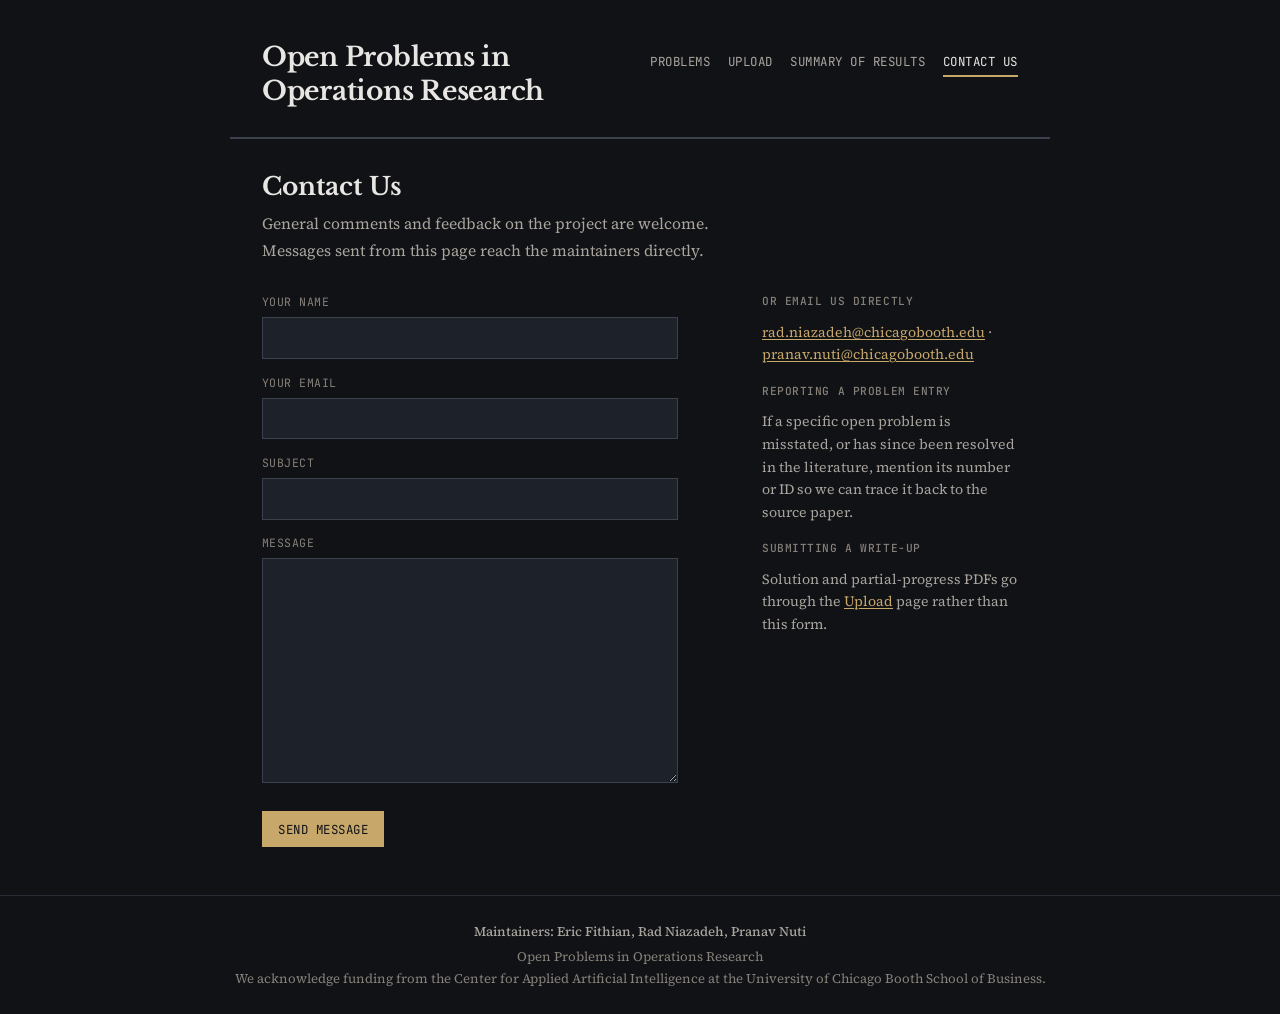
==== contact.html @ 185812a7 "Add a results summary page and a contact page. The site listed individual problems but never said wh" ====
<!DOCTYPE html>
<html lang="en">
<head>
  <meta charset="UTF-8">
  <meta name="viewport" content="width=device-width, initial-scale=1.0">
  <title>Contact Us · Open Problems in Operations Research</title>
  <link rel="stylesheet" href="css/style.css">
</head>
<body>
  <header class="site-header">
    <div class="site-header-row">
      <h1 class="site-title"><a href="index.html">Open Problems in Operations Research</a></h1>
      <nav class="site-nav" aria-label="Primary">
        <a href="index.html" class="site-nav-link">Problems</a>
        <a href="upload.html" class="site-nav-link">Upload</a>
        <a href="summary.html" class="site-nav-link">Summary of Results</a>
        <a href="contact.html" class="site-nav-link" aria-current="page">Contact Us</a>
      </nav>
    </div>
  </header>

  <main>
    <div class="page-header">
      <h2 class="page-title">Contact Us</h2>
      <p class="page-lede">
        General comments and feedback on the project are welcome. Messages sent from
        this page reach the maintainers directly.
      </p>
    </div>

    <div class="contact-layout">
      <div class="contact-form-col">
        <form id="contact-form" class="upload-form" novalidate>
          <div class="upload-field">
            <label for="contact-name">Your name</label>
            <input id="contact-name" name="name" type="text" autocomplete="name" required>
          </div>
          <div class="upload-field">
            <label for="contact-email">Your email</label>
            <input id="contact-email" name="email" type="email" autocomplete="email" required>
          </div>
          <div class="upload-field">
            <label for="contact-subject">Subject</label>
            <input id="contact-subject" name="user_subject" type="text">
          </div>
          <div class="upload-field contact-field">
            <label for="contact-message">Message</label>
            <textarea id="contact-message" name="message" rows="8" required></textarea>
          </div>

          <!-- Honeypot: bots fill this in, humans never see it. -->
          <input type="checkbox" name="botcheck" tabindex="-1" autocomplete="off" style="display: none;">

          <div class="upload-actions">
            <button type="submit" class="upload-btn" id="contact-submit">Send message</button>
          </div>
          <p id="contact-result" class="contact-result" role="status" aria-live="polite" hidden></p>
        </form>
      </div>

      <aside class="contact-aside">
        <h3 class="contact-aside-title">Or email us directly</h3>
        <p id="contact-direct-emails"></p>
        <h3 class="contact-aside-title">Reporting a problem entry</h3>
        <p>
          If a specific open problem is misstated, or has since been resolved in the
          literature, mention its number or ID so we can trace it back to the source
          paper.
        </p>
        <h3 class="contact-aside-title">Submitting a write-up</h3>
        <p>
          Solution and partial-progress PDFs go through the
          <a href="upload.html">Upload</a> page rather than this form.
        </p>
      </aside>
    </div>
  </main>

  <footer class="site-footer">
    <div class="footer-content">
      <div class="footer-maintainers">Maintainers: Eric Fithian, Rad Niazadeh, Pranav Nuti</div>
      <div>Open Problems in Operations Research</div>
      <div>We acknowledge funding from the Center for Applied Artificial Intelligence at the University of Chicago Booth School of Business.</div>
    </div>
  </footer>

  <script src="js/site-config.js"></script>
  <script src="js/contact.js"></script>
</body>
</html>
---- css/style.css ----
@import url('https://fonts.googleapis.com/css2?family=Libre+Baskerville:ital,wght@0,400;0,700;1,400&family=Source+Serif+4:ital,opsz,wght@0,8..60,400;0,8..60,500;0,8..60,600;1,8..60,400&family=JetBrains+Mono:wght@400;500&display=swap');

:root {
  color-scheme: dark;
  --color-bg: #101216;
  --color-surface: #171a20;
  --color-surface-raised: #1d212a;
  --color-text: #e8e6e2;
  --color-text-secondary: #a9a59e;
  --color-text-muted: #868079;
  --color-accent: #c8a86a;
  --color-accent-hover: #e0c48c;
  --color-accent-light: rgba(200, 168, 106, 0.12);
  --color-rule: #262a32;
  --color-rule-heavy: #3b414d;

  /* Muted semantic tones, tinted against the dark ground rather than pastel fills. */
  --tone-positive: #8faf8f;
  --tone-positive-bg: rgba(143, 175, 143, 0.1);
  --tone-positive-border: rgba(143, 175, 143, 0.3);
  --tone-caution: #cf9a5c;
  --tone-caution-bg: rgba(207, 154, 92, 0.1);
  --tone-caution-border: rgba(207, 154, 92, 0.3);
  --tone-info: #8aa9cc;
  --tone-info-bg: rgba(138, 169, 204, 0.1);
  --tone-info-border: rgba(138, 169, 204, 0.3);
  --tone-teal: #7fb0a4;
  --tone-teal-bg: rgba(127, 176, 164, 0.1);
  --tone-teal-border: rgba(127, 176, 164, 0.3);
  --tone-clay: #c88c76;
  --tone-clay-bg: rgba(200, 140, 118, 0.1);
  --tone-clay-border: rgba(200, 140, 118, 0.3);

  --font-display: 'Libre Baskerville', Georgia, serif;
  --font-body: 'Source Serif 4', 'Charter', Georgia, serif;
  --font-mono: 'JetBrains Mono', 'Consolas', monospace;
  --content-width: 820px;
}

* {
  box-sizing: border-box;
}

body {
  margin: 0;
  padding: 0;
  font-family: var(--font-body);
  font-size: 17px;
  color: var(--color-text);
  background: var(--color-bg);
  line-height: 1.7;
  min-height: 100vh;
  display: flex;
  flex-direction: column;
  -webkit-font-smoothing: antialiased;
}

a {
  color: var(--color-accent);
  text-decoration-thickness: 1px;
  text-underline-offset: 2px;
}
a:hover {
  color: var(--color-accent-hover);
}

.site-header {
  padding: 2.5rem 2rem 1.8rem;
  max-width: var(--content-width);
  margin: 0 auto;
  width: 100%;
  border-bottom: 2px solid var(--color-rule-heavy);
}

.site-header-row {
  display: flex;
  align-items: baseline;
  justify-content: space-between;
  gap: 1.25rem;
  flex-wrap: wrap;
}

.site-title {
  font-family: var(--font-display);
  font-size: 1.65rem;
  font-weight: 700;
  margin: 0;
  color: var(--color-text);
  letter-spacing: -0.01em;
  line-height: 1.3;
  flex: 1 1 14rem;
}

.site-title a {
  color: inherit;
  text-decoration: none;
}
.site-title a:hover {
  color: var(--color-accent);
}

.site-nav {
  display: flex;
  align-items: center;
  gap: 0.35rem 1.1rem;
  flex-wrap: wrap;
}

.site-nav-link {
  font-family: var(--font-mono);
  font-size: 0.78rem;
  letter-spacing: 0.04em;
  text-transform: uppercase;
  text-decoration: none;
  color: var(--color-text-secondary);
  padding-bottom: 0.15rem;
  border-bottom: 2px solid transparent;
}

.site-nav-link:hover {
  color: var(--color-accent);
}

.site-nav-link[aria-current="page"] {
  color: var(--color-text);
  border-bottom-color: var(--color-accent);
}

main {
  flex: 1;
  max-width: var(--content-width);
  margin: 0 auto;
  padding: 2rem 2rem 3rem;
  width: 100%;
}

/* Banners */
.wip-warning {
  font-family: var(--font-mono);
  font-size: 0.8rem;
  font-weight: 500;
  letter-spacing: 0.04em;
  text-transform: uppercase;
  color: var(--tone-caution) !important;
  background: var(--tone-caution-bg) !important;
  border: 1px solid var(--tone-caution-border) !important;
  border-left: 4px solid var(--tone-caution) !important;
  border-radius: 0 !important;
  padding: 0.7rem 1.2rem !important;
  margin-bottom: 2rem;
}

.unverified-banner {
  font-size: 0.9rem;
  color: var(--color-text-secondary);
  background: var(--tone-info-bg);
  border: 1px solid var(--tone-info-border);
  border-left: 4px solid var(--tone-info);
  padding: 0.8rem 1.2rem;
  margin-bottom: 2rem;
  line-height: 1.6;
}
.unverified-banner strong {
  font-weight: 600;
  color: var(--color-text);
}
.unverified-banner a {
  color: var(--tone-info);
  font-weight: 600;
}

.prompt-banner {
  font-size: 0.9rem;
  color: var(--color-text-secondary);
  background: var(--tone-positive-bg);
  border: 1px solid var(--tone-positive-border);
  border-left: 4px solid var(--tone-positive);
  padding: 0.8rem 1.2rem;
  margin-bottom: 2rem;
  line-height: 1.6;
}
.prompt-banner a {
  color: var(--tone-positive);
  font-weight: 600;
}

/* Problem list (home page) */
.problem-list {
  list-style: none;
  padding: 0;
  margin: 0;
}

.problem-card {
  position: relative;
  display: flex;
  align-items: baseline;
  gap: 0.75rem;
  padding: 1.2rem 0;
  border-bottom: 1px solid var(--color-rule);
}
.problem-card:first-child {
  padding-top: 0;
}
.problem-card:last-child {
  border-bottom: none;
}

.problem-card-empty {
  display: block;
  color: var(--color-text-muted);
  font-style: italic;
}

.problem-card-link {
  text-decoration: none;
  color: var(--color-text);
}

/* Stretched link: whole card is clickable, while pills/links above stay interactive. */
.problem-card-link::after {
  content: "";
  position: absolute;
  inset: 0;
  z-index: 0;
}

.problem-card:hover .problem-card-title {
  color: var(--color-accent);
}

.problem-card-id {
  font-family: var(--font-mono);
  font-size: 0.75rem;
  font-weight: 500;
  color: var(--color-text-muted);
  flex-shrink: 0;
  width: 1.8rem;
  text-align: right;
  padding-top: 0.2rem;
  align-self: flex-start;
}

.problem-card-body {
  flex: 1;
  min-width: 0;
}

.problem-card-title {
  font-family: var(--font-display);
  font-size: 1.05rem;
  font-weight: 700;
  margin: 0 0 0.25rem;
  line-height: 1.4;
  transition: color 0.15s;
}

.problem-card-meta {
  font-size: 0.8rem;
  color: var(--color-text-muted);
  line-height: 1.5;
  display: flex;
  flex-wrap: wrap;
  align-items: center;
  gap: 0;
}
.problem-card-meta > span {
  display: inline;
}
.problem-card-meta > span + span::before {
  content: " · ";
  color: var(--color-rule-heavy);
  margin: 0 0.05rem;
}
.problem-card-meta a {
  color: var(--color-text-secondary);
  text-decoration: none;
  position: relative;
  z-index: 1;
}
.problem-card-meta a:hover {
  color: var(--color-accent);
  text-decoration: underline;
}

.area-pill {
  display: inline-flex;
  align-items: center;
  border: 1px solid var(--color-rule-heavy);
  background: var(--color-accent-light);
  color: var(--color-accent);
  border-radius: 999px;
  padding: 0.05rem 0.5rem;
  font-family: var(--font-mono);
  font-size: 0.64rem;
  font-weight: 500;
  letter-spacing: 0.01em;
  margin-left: 0.4rem;
  vertical-align: middle;
  position: relative;
  top: -0.5px;
}

/* Clickable area pill on list cards (sits above the card stretched link). */
.area-pill-btn {
  z-index: 1;
  cursor: pointer;
  line-height: 1.2;
  transition: border-color 0.15s, background 0.15s, color 0.15s;
}
.area-pill-btn:hover {
  border-color: var(--color-accent);
  color: var(--color-accent);
}
.area-pill-btn.area-pill-active {
  background: var(--color-accent);
  border-color: var(--color-accent);
  color: var(--color-bg);
}

.attempt-pill {
  display: inline-flex;
  align-items: center;
  border-radius: 999px;
  padding: 0.05rem 0.5rem;
  font-family: var(--font-mono);
  font-size: 0.64rem;
  font-weight: 500;
  letter-spacing: 0.01em;
  vertical-align: middle;
}

.attempt-pill-solution {
  border: 1px solid var(--tone-positive-border);
  background: var(--tone-positive-bg);
  color: var(--tone-positive);
}

.attempt-pill-partial {
  border: 1px solid var(--tone-caution-border);
  background: var(--tone-caution-bg);
  color: var(--tone-caution);
}

.label-pill {
  display: inline-flex;
  align-items: center;
  border-radius: 999px;
  padding: 0.05rem 0.5rem;
  font-family: var(--font-mono);
  font-size: 0.64rem;
  font-weight: 500;
  letter-spacing: 0.01em;
  vertical-align: middle;
}

.label-pill-quantitative {
  border: 1px solid var(--tone-info-border);
  background: var(--tone-info-bg);
  color: var(--tone-info);
}

.label-pill-direct-proof {
  border: 1px solid var(--tone-teal-border);
  background: var(--tone-teal-bg);
  color: var(--tone-teal);
}

.label-pill-counterexample {
  border: 1px solid var(--tone-clay-border);
  background: var(--tone-clay-bg);
  color: var(--tone-clay);
}

/* List controls: search + topic + sort */
.journal-tabs {
  display: flex;
  flex-wrap: wrap;
  gap: 0.5rem;
  margin: 0 0 1.25rem;
  padding-bottom: 0.75rem;
  border-bottom: 1px solid var(--color-rule);
}

.journal-tab {
  appearance: none;
  border: 1px solid var(--color-rule-heavy);
  background: var(--color-surface);
  color: var(--color-text-secondary);
  font-family: var(--font-body);
  font-size: 0.92rem;
  line-height: 1.3;
  padding: 0.45rem 0.85rem;
  border-radius: 999px;
  cursor: pointer;
}

.journal-tab:hover {
  color: var(--color-accent);
  border-color: var(--color-accent);
}

.journal-tab-active {
  background: var(--color-accent-light);
  border-color: var(--color-accent);
  color: var(--color-accent);
  font-weight: 600;
}

.list-controls {
  display: flex;
  flex-wrap: wrap;
  align-items: flex-end;
  gap: 0.9rem;
  margin-bottom: 1.2rem;
}

.control-field {
  display: flex;
  flex-direction: column;
  gap: 0.3rem;
  min-width: 0;
}
.control-field-search {
  flex: 1 1 240px;
}

.control-label {
  font-family: var(--font-mono);
  font-size: 0.64rem;
  font-weight: 500;
  color: var(--color-text-muted);
  text-transform: uppercase;
  letter-spacing: 0.06em;
}

.control-input {
  font-family: var(--font-body);
  font-size: 0.9rem;
  color: var(--color-text);
  background: var(--color-surface-raised);
  border: 1px solid var(--color-rule-heavy);
  border-radius: 3px;
  padding: 0.45rem 0.6rem;
  line-height: 1.4;
  width: 100%;
}
.control-input:focus {
  outline: none;
  border-color: var(--color-accent);
  box-shadow: 0 0 0 2px var(--color-accent-light);
}

select.control-input {
  cursor: pointer;
  max-width: 16rem;
}

.control-search {
  width: 100%;
}

.list-status {
  display: flex;
  align-items: center;
  flex-wrap: wrap;
  gap: 0.75rem;
  margin-bottom: 1rem;
  font-size: 0.82rem;
  color: var(--color-text-muted);
}
.list-status-count strong {
  color: var(--color-text);
  font-weight: 600;
}

.list-clear-btn {
  font-family: var(--font-mono);
  font-size: 0.68rem;
  font-weight: 500;
  letter-spacing: 0.04em;
  text-transform: uppercase;
  color: var(--color-text-secondary);
  background: transparent;
  border: 1px solid var(--color-rule-heavy);
  border-radius: 999px;
  padding: 0.2rem 0.7rem;
  cursor: pointer;
  transition: border-color 0.15s, color 0.15s, background 0.15s;
}
.list-clear-btn:hover {
  border-color: var(--color-accent);
  color: var(--color-accent);
  background: var(--color-accent-light);
}

.active-filters {
  display: inline-flex;
  flex-wrap: wrap;
  gap: 0.4rem;
}

.filter-chip {
  display: inline-flex;
  align-items: center;
  gap: 0.3rem;
  font-family: var(--font-mono);
  font-size: 0.7rem;
  color: var(--color-accent);
  background: var(--color-accent-light);
  border: 1px solid var(--color-rule-heavy);
  border-radius: 999px;
  padding: 0.15rem 0.3rem 0.15rem 0.6rem;
}

.filter-chip-x {
  display: inline-flex;
  align-items: center;
  justify-content: center;
  width: 1.05rem;
  height: 1.05rem;
  padding: 0;
  font-size: 0.85rem;
  line-height: 1;
  color: inherit;
  background: transparent;
  border: none;
  border-radius: 999px;
  cursor: pointer;
}
.filter-chip-x:hover {
  background: var(--color-accent);
  color: var(--color-bg);
}

/* Clickable area on problem detail page */
.problem-area-link {
  color: inherit;
  text-decoration: none;
  border-bottom: 1px dotted currentColor;
}
.problem-area-link:hover {
  color: var(--color-accent);
}

.problem-area-sep {
  color: var(--color-text-muted);
  margin: 0 0.35rem;
}

/* Solution attempts */
.solution-attempts-list {
  list-style: none;
  margin: 0;
  padding: 0;
}

.solution-attempt-group {
  margin: 1rem 0 1.35rem;
}

.solution-attempt-group h3 {
  font-family: var(--font-display);
  font-size: 0.98rem;
  margin: 0 0 0.4rem;
  color: var(--color-text);
}

.solution-attempts-list li {
  padding: 0.35rem 0;
  border-bottom: 1px solid var(--color-rule);
}
.solution-attempts-list li:last-child {
  border-bottom: none;
}
.solution-attempt-meta {
  font-family: var(--font-mono);
  font-size: 0.66rem;
  color: var(--color-text-muted);
  margin-left: 0.5rem;
}

.lit-review-details {
  border: 1px solid var(--color-rule);
  background: var(--color-surface);
  padding: 0.75rem 1rem;
}

.lit-review-details summary {
  cursor: pointer;
  font-family: var(--font-mono);
  font-size: 0.72rem;
  font-weight: 500;
  color: var(--color-text-secondary);
  text-transform: uppercase;
  letter-spacing: 0.05em;
}

.lit-review-details[open] summary {
  margin-bottom: 0.8rem;
}

/* Pagination */
.pagination {
  display: flex;
  justify-content: center;
  align-items: center;
  gap: 0.25rem;
  margin: 2.5rem 0 1rem;
  flex-wrap: wrap;
}

.pagination a,
.pagination span {
  font-family: var(--font-mono);
  font-size: 0.8rem;
  padding: 0.35rem 0.75rem;
  text-decoration: none;
  color: var(--color-text-secondary);
  border: 1px solid transparent;
}
.pagination a:hover {
  color: var(--color-accent);
  border-color: var(--color-rule);
}
.pagination .current {
  color: var(--color-accent);
  font-weight: 500;
  border-bottom: 2px solid var(--color-accent);
}
.pagination .disabled {
  opacity: 0.35;
  cursor: default;
  pointer-events: none;
}

/* Problem detail page */
.back-link {
  display: inline-block;
  font-family: var(--font-mono);
  font-size: 0.78rem;
  letter-spacing: 0.02em;
  color: var(--color-text-muted);
  text-decoration: none;
  margin-bottom: 1.5rem;
}
.back-link:hover {
  color: var(--color-accent);
}

.problem-header {
  margin-bottom: 2.5rem;
  padding-bottom: 1.5rem;
  border-bottom: 1px solid var(--color-rule);
}

.problem-topline {
  display: flex;
  align-items: center;
  gap: 0.6rem;
  margin-bottom: 0.5rem;
}

.problem-number-badge {
  font-family: var(--font-mono);
  font-size: 0.82rem;
  font-weight: 600;
  color: var(--color-accent);
}
.problem-number-badge:empty {
  display: none;
}

.problem-id {
  font-family: var(--font-mono);
  font-size: 0.72rem;
  font-weight: 500;
  color: var(--color-text-muted);
  letter-spacing: 0.03em;
}

.problem-title {
  font-family: var(--font-display);
  font-size: 1.55rem;
  font-weight: 700;
  line-height: 1.35;
  margin: 0 0 1rem;
}

.problem-source-block {
  margin-bottom: 1.2rem;
}

.problem-source-paper {
  font-size: 0.92rem;
  line-height: 1.5;
  color: var(--color-text-secondary);
}
.problem-source-paper a {
  color: var(--color-accent);
}

.problem-source-authors {
  font-size: 0.84rem;
  color: var(--color-text-muted);
  margin-top: 0.15rem;
  line-height: 1.5;
}

.copy-source-bibtex-btn {
  display: inline-block;
  margin-top: 0.65rem;
  font-family: var(--font-mono);
  font-size: 0.7rem;
  font-weight: 500;
  letter-spacing: 0.04em;
  text-transform: uppercase;
  color: var(--color-text-secondary);
  background: transparent;
  border: 1px solid var(--color-rule-heavy);
  padding: 0.3rem 0.6rem;
  cursor: pointer;
  transition: border-color 0.15s, color 0.15s, background 0.15s;
}
.copy-source-bibtex-btn:hover {
  border-color: var(--color-accent);
  color: var(--color-accent);
  background: var(--color-accent-light);
}

.solved-notice-block {
  margin: 0.8rem 0 0;
}
.solved-notice-label {
  font-size: 0.82rem;
  font-weight: 600;
  color: var(--color-text);
  margin-bottom: 0.35rem;
}

.problem-detail-grid {
  display: flex;
  flex-wrap: wrap;
  gap: 0.2rem 1.8rem;
  padding-top: 1rem;
  border-top: 1px solid var(--color-rule);
  font-size: 0.84rem;
}

.problem-detail-item {
  display: flex;
  align-items: baseline;
  gap: 0.4rem;
}

.problem-detail-label {
  font-family: var(--font-mono);
  font-size: 0.66rem;
  font-weight: 500;
  color: var(--color-text-muted);
  text-transform: uppercase;
  letter-spacing: 0.05em;
  white-space: nowrap;
}

.problem-detail-value {
  font-weight: 500;
  color: var(--color-text-secondary);
}

/* Sections */
.problem-section {
  margin: 2.5rem 0;
}

.problem-section h2 {
  font-family: var(--font-display);
  font-size: 1.1rem;
  font-weight: 700;
  color: var(--color-text);
  margin: 0 0 1rem;
  padding-bottom: 0.5rem;
  border-bottom: 2px solid var(--color-accent);
  display: inline-block;
}

.problem-section p {
  margin: 0 0 1rem;
}

.section-note {
  margin: 0 0 0.8rem;
  color: var(--color-text-muted);
  font-size: 0.9rem;
  border-left: 2px solid var(--color-rule-heavy);
  padding-left: 0.6rem;
}

.problem-definition-box {
  border: 1px solid var(--color-rule);
  background: var(--color-surface);
  padding: 1rem 1.1rem;
  border-left: 4px solid var(--color-accent);
}

/* Computational suitability pills */
.suitability-grid {
  display: flex;
  flex-wrap: wrap;
  gap: 0.6rem 2rem;
  margin: 0.4rem 0 0;
  padding: 0;
}

.suitability-row {
  display: flex;
  align-items: center;
  gap: 0.65rem;
  margin: 0;
}

.suitability-label {
  font-family: var(--font-mono);
  font-size: 0.7rem;
  font-weight: 500;
  color: var(--color-text-muted);
  text-transform: uppercase;
  letter-spacing: 0.05em;
  white-space: nowrap;
}

.suitability-value {
  margin: 0;
}

.suitability-pill {
  display: inline-block;
  font-family: var(--font-mono);
  font-size: 0.72rem;
  font-weight: 500;
  letter-spacing: 0.04em;
  text-transform: uppercase;
  padding: 0.2rem 0.6rem;
  border: 1px solid transparent;
  border-radius: 999px;
  line-height: 1.2;
}

.suitability-pill.high {
  background: var(--tone-positive-bg);
  border-color: var(--tone-positive-border);
  color: var(--tone-positive);
}

.suitability-pill.medium {
  background: var(--tone-caution-bg);
  border-color: var(--tone-caution-border);
  color: var(--tone-caution);
}

.suitability-pill.low {
  background: var(--color-surface-raised);
  border-color: var(--color-rule-heavy);
  color: var(--color-text-muted);
}

.suitability-pill.unknown {
  background: transparent;
  border-color: var(--color-rule);
  color: var(--color-text-muted);
}

/* Buttons */
.copy-bibtex-btn,
.inline-action-btn {
  font-family: var(--font-mono);
  font-size: 0.76rem;
  margin: 0 0 1rem;
  padding: 0.35rem 0.65rem;
  border: 1px solid var(--color-rule);
  background: transparent;
  color: var(--color-text-secondary);
  cursor: pointer;
  letter-spacing: 0.01em;
}
.copy-bibtex-btn:hover,
.inline-action-btn:hover {
  border-color: var(--color-accent);
  color: var(--color-accent);
}

.source-actions {
  display: flex;
  flex-wrap: wrap;
  gap: 0.5rem;
  margin-bottom: 0.75rem;
}

.raw-source-block {
  margin: 0 0 1rem;
  padding: 1rem;
  border: 1px solid var(--color-rule);
  background: var(--color-surface);
  white-space: pre-wrap;
  overflow-x: auto;
  font-family: var(--font-mono);
  font-size: 0.82rem;
  line-height: 1.6;
}

#problem-latex {
  overflow-x: auto;
  overflow-y: visible;
  width: 100%;
  padding: 0.5rem 0;
  white-space: pre-wrap;
}

#problem-latex .katex-display {
  margin: 1rem 0;
  overflow: visible;
  display: block;
}

.problem-section ul {
  margin: 0.5rem 0 1rem;
  padding-left: 1.5rem;
}

/* Literature review cards */
.lit-source-card {
  padding: 1.2rem 0;
  border-bottom: 1px solid var(--color-rule);
}
.lit-source-card:last-child {
  border-bottom: none;
}
.lit-source-heading {
  font-family: var(--font-mono);
  font-size: 0.68rem;
  font-weight: 500;
  color: var(--color-text-muted);
  text-transform: uppercase;
  letter-spacing: 0.06em;
  margin-bottom: 0.5rem;
}

/* Problem detail: previous / next */
.problem-sequence-nav {
  display: flex;
  align-items: stretch;
  justify-content: space-between;
  gap: 1rem;
  margin-top: 3.5rem;
  padding-top: 2rem;
  border-top: 2px solid var(--color-rule);
}

.problem-seq-slot {
  flex: 1 1 0;
  min-width: 0;
}

.problem-seq-slot:last-child {
  text-align: right;
}

.problem-seq-counter {
  flex: 0 0 auto;
  align-self: center;
  font-family: var(--font-mono);
  font-size: 0.7rem;
  color: var(--color-text-muted);
  letter-spacing: 0.04em;
  white-space: nowrap;
}

.problem-seq-btn {
  display: inline-flex;
  flex-direction: column;
  gap: 0.22rem;
  text-decoration: none;
  padding: 0.8rem 1.1rem;
  border: 1.5px solid var(--color-rule);
  background: var(--color-surface);
  border-radius: 3px;
  cursor: default;
  transition: border-color 0.15s, background 0.15s;
  max-width: 100%;
}

a.problem-seq-btn {
  cursor: pointer;
}

a.problem-seq-btn:hover {
  border-color: var(--color-accent);
  background: var(--color-accent-light);
}

a.problem-seq-btn:hover .problem-seq-btn-label {
  color: var(--color-accent-hover);
}

.problem-seq-btn-direction {
  font-family: var(--font-mono);
  font-size: 0.65rem;
  font-weight: 500;
  letter-spacing: 0.07em;
  text-transform: uppercase;
  color: var(--color-text-muted);
}

.problem-seq-btn-label {
  font-family: var(--font-body);
  font-size: 0.9rem;
  font-weight: 500;
  color: var(--color-text-secondary);
  line-height: 1.4;
  white-space: nowrap;
  overflow: hidden;
  text-overflow: ellipsis;
  transition: color 0.15s;
}

.problem-seq-btn.disabled {
  opacity: 0.38;
}

@media (max-width: 640px) {
  .problem-sequence-nav {
    flex-direction: column;
    gap: 0.75rem;
  }
  .problem-seq-slot:last-child {
    text-align: left;
  }
  .problem-seq-counter {
    align-self: flex-start;
    order: -1;
  }
  .problem-seq-btn {
    width: 100%;
  }
  .problem-seq-btn-label {
    white-space: normal;
  }
}

/* Footer */
.site-footer {
  border-top: 1px solid var(--color-rule);
  padding: 1.5rem 2rem;
  margin-top: auto;
}

.footer-content {
  max-width: var(--content-width);
  margin: 0 auto;
  font-size: 0.82rem;
  color: var(--color-text-muted);
  text-align: center;
}

.footer-maintainers {
  font-weight: 500;
  color: var(--color-text-secondary);
  margin-bottom: 0.15rem;
}

/* MathJax */
.math-content {
  overflow-x: auto;
  overflow-wrap: break-word;
  word-break: break-word;
}

.katex {
  font-size: 1.05em;
}

/* —— Shared page furniture (summary, contact) —— */

.page-header {
  margin-bottom: 1.75rem;
}

.page-title {
  font-family: var(--font-display);
  font-size: 1.55rem;
  font-weight: 700;
  margin: 0 0 0.45rem;
  line-height: 1.3;
}

.page-lede {
  margin: 0;
  color: var(--color-text-secondary);
  font-size: 0.98rem;
  max-width: 60ch;
}

/* —— Summary of Results —— */

.summary-section {
  margin: 2.5rem 0;
}

.summary-section-title {
  font-family: var(--font-display);
  font-size: 1.1rem;
  font-weight: 700;
  margin: 0 0 0.6rem;
  padding-bottom: 0.5rem;
  border-bottom: 2px solid var(--color-accent);
  display: inline-block;
}

.summary-note {
  margin: 0 0 1.1rem;
  color: var(--color-text-muted);
  font-size: 0.88rem;
  max-width: 62ch;
}

.summary-error {
  font-family: var(--font-mono);
  font-size: 0.8rem;
  color: var(--tone-clay);
  border: 1px solid var(--tone-clay-border);
  background: var(--tone-clay-bg);
  padding: 0.7rem 1rem;
}

.summary-divider {
  border: none;
  border-top: 1px solid var(--color-rule);
  margin: 3rem 0 0;
}

.summary-details {
  border-bottom: 1px solid var(--color-rule);
  padding: 0.9rem 0;
}

.summary-details > summary {
  cursor: pointer;
  font-family: var(--font-mono);
  font-size: 0.74rem;
  font-weight: 500;
  letter-spacing: 0.05em;
  text-transform: uppercase;
  color: var(--color-text-secondary);
}

.summary-details > summary:hover {
  color: var(--color-accent);
}

.summary-details[open] > summary {
  margin-bottom: 1rem;
  color: var(--color-text);
}

/* Headline figures */
.kpi-grid {
  display: grid;
  grid-template-columns: repeat(auto-fit, minmax(11rem, 1fr));
  gap: 0.75rem;
  margin: 0;
  padding: 0;
}

.kpi {
  border: 1px solid var(--color-rule);
  border-top: 2px solid var(--color-rule-heavy);
  padding: 1rem 1.1rem;
}

.kpi-positive {
  border-top-color: var(--tone-positive);
}

.kpi-caution {
  border-top-color: var(--tone-caution);
}

.kpi-value {
  font-family: var(--font-display);
  font-size: 1.85rem;
  font-weight: 700;
  line-height: 1.1;
  color: var(--color-text);
  margin: 0;
}

.kpi-positive .kpi-value {
  color: var(--tone-positive);
}

.kpi-caution .kpi-value {
  color: var(--tone-caution);
}

.kpi-meta {
  margin: 0.35rem 0 0;
  display: flex;
  flex-direction: column;
  gap: 0.15rem;
}

.kpi-label {
  font-size: 0.86rem;
  color: var(--color-text-secondary);
  line-height: 1.4;
}

.kpi-note {
  font-family: var(--font-mono);
  font-size: 0.66rem;
  letter-spacing: 0.03em;
  color: var(--color-text-muted);
}

/* Chart tones: each class only carries the colour, applied by the shapes below. */
.tone-positive { --tone: var(--tone-positive); }
.tone-caution { --tone: var(--tone-caution); }
.tone-neutral { --tone: var(--color-rule-heavy); }
.tone-teal { --tone: var(--tone-teal); }
.tone-clay { --tone: var(--tone-clay); }
.tone-accent { --tone: var(--color-accent); }

.bar-seg,
.chart-swatch,
.col-bar {
  background: var(--tone, var(--color-rule-heavy));
}

.chart-legend {
  display: flex;
  flex-wrap: wrap;
  gap: 0.4rem 1.2rem;
  margin-bottom: 0.9rem;
}

.chart-legend-item {
  display: inline-flex;
  align-items: center;
  gap: 0.4rem;
  font-family: var(--font-mono);
  font-size: 0.68rem;
  letter-spacing: 0.03em;
  color: var(--color-text-secondary);
}

.chart-swatch {
  width: 0.7rem;
  height: 0.7rem;
  border-radius: 2px;
  flex-shrink: 0;
}

.bar-wide {
  margin-bottom: 0.75rem;
}

.bar-wide .bar-track {
  height: 1.6rem;
}

.bar-rows {
  display: flex;
  flex-direction: column;
  gap: 0.45rem;
}

.bar-row {
  display: flex;
  align-items: center;
  gap: 0.85rem;
}

.bar-label {
  flex: 0 0 14.5rem;
  font-size: 0.8rem;
  line-height: 1.35;
  color: var(--color-text-secondary);
}

.bar-label-short {
  flex-basis: 5rem;
}

.bar-shell {
  flex: 1 1 auto;
  min-width: 0;
  background: var(--color-surface);
  border-radius: 2px;
}

.bar-inner {
  min-width: 2px;
}

.bar-track {
  display: flex;
  height: 0.85rem;
  border-radius: 2px;
  overflow: hidden;
}

.bar-seg {
  min-width: 2px;
}

.bar-seg-empty {
  width: 100%;
  background: var(--color-surface-raised);
}

.bar-total {
  flex: 0 0 2.4rem;
  text-align: right;
  font-family: var(--font-mono);
  font-size: 0.72rem;
  color: var(--color-text-muted);
}

.chart-caption {
  display: flex;
  flex-wrap: wrap;
  gap: 0.3rem 1.4rem;
  font-family: var(--font-mono);
  font-size: 0.7rem;
  color: var(--color-text-muted);
}

.chart-footnote {
  margin: 0.9rem 0 0;
  font-family: var(--font-mono);
  font-size: 0.66rem;
  letter-spacing: 0.03em;
  color: var(--color-text-muted);
}

.chart-pair {
  display: flex;
  flex-wrap: wrap;
  gap: 1.75rem 2.5rem;
}

.chart-panel {
  flex: 1 1 18rem;
  min-width: 0;
}

.chart-panel-title {
  font-family: var(--font-mono);
  font-size: 0.7rem;
  font-weight: 500;
  letter-spacing: 0.05em;
  text-transform: uppercase;
  color: var(--color-text-muted);
  margin: 0 0 0.75rem;
}

/* Vertical histogram (publication years) */
.col-chart {
  display: flex;
  align-items: flex-end;
  gap: 0.5rem;
  height: 11rem;
}

.col-item {
  flex: 1 1 0;
  display: flex;
  flex-direction: column;
  height: 100%;
  min-width: 0;
}

.col-bar-wrap {
  flex: 1 1 auto;
  display: flex;
  flex-direction: column;
  justify-content: flex-end;
  gap: 0.25rem;
}

.col-bar {
  width: 100%;
  border-radius: 2px 2px 0 0;
  min-height: 2px;
}

.col-value {
  font-family: var(--font-mono);
  font-size: 0.68rem;
  color: var(--color-text-secondary);
  text-align: center;
}

.col-label {
  font-family: var(--font-mono);
  font-size: 0.66rem;
  color: var(--color-text-muted);
  text-align: center;
  padding-top: 0.4rem;
  border-top: 1px solid var(--color-rule);
  margin-top: 0.3rem;
}

/* Category table */
.table-scroll {
  overflow-x: auto;
}

.summary-table {
  width: 100%;
  border-collapse: collapse;
  font-size: 0.85rem;
}

.summary-table th,
.summary-table td {
  padding: 0.5rem 0.7rem;
  border-bottom: 1px solid var(--color-rule);
  text-align: left;
}

.summary-table thead th {
  font-family: var(--font-mono);
  font-size: 0.64rem;
  font-weight: 500;
  letter-spacing: 0.05em;
  text-transform: uppercase;
  color: var(--color-text-muted);
  white-space: nowrap;
}

.summary-table td.num,
.summary-table th.num {
  text-align: right;
  font-family: var(--font-mono);
  font-size: 0.78rem;
  white-space: nowrap;
}

.summary-table tbody tr:hover {
  background: var(--color-surface);
}

.summary-table tfoot th,
.summary-table tfoot td {
  border-top: 2px solid var(--color-rule-heavy);
  border-bottom: none;
  font-weight: 600;
  color: var(--color-text);
}

@media (max-width: 640px) {
  .bar-row {
    flex-wrap: wrap;
    gap: 0.3rem 0.6rem;
  }
  .bar-label,
  .bar-label-short {
    flex: 1 1 100%;
  }
  .bar-shell {
    flex: 1 1 auto;
  }
}

/* —— Contact —— */

.contact-layout {
  display: flex;
  flex-wrap: wrap;
  gap: 2rem 3rem;
}

.contact-form-col {
  flex: 1 1 22rem;
  min-width: 0;
}

.contact-aside {
  flex: 0 1 16rem;
  min-width: 0;
}

.contact-aside-title {
  font-family: var(--font-mono);
  font-size: 0.7rem;
  font-weight: 500;
  letter-spacing: 0.05em;
  text-transform: uppercase;
  color: var(--color-text-muted);
  margin: 0 0 0.6rem;
}

.contact-aside p {
  margin: 0 0 1rem;
  font-size: 0.88rem;
  color: var(--color-text-secondary);
  line-height: 1.6;
}

.contact-field textarea {
  width: 100%;
  font-family: var(--font-body);
  font-size: 1rem;
  line-height: 1.6;
  padding: 0.55rem 0.7rem;
  border: 1px solid var(--color-rule-heavy);
  background: var(--color-surface-raised);
  color: var(--color-text);
  resize: vertical;
  min-height: 9rem;
}

.contact-field textarea:focus {
  outline: 2px solid var(--color-accent);
  outline-offset: 1px;
}

.contact-result {
  margin: 0.9rem 0 0;
  font-size: 0.88rem;
  line-height: 1.6;
  padding: 0.7rem 1rem;
  border-left: 4px solid var(--color-rule-heavy);
  background: var(--color-surface);
  color: var(--color-text-secondary);
}

.contact-result-success {
  border-left-color: var(--tone-positive);
  color: var(--tone-positive);
}

.contact-result-error {
  border-left-color: var(--tone-clay);
  color: var(--tone-clay);
}

/* —— Upload page (login-protected PDF intake scaffold) —— */

.upload-page-header {
  margin-bottom: 1.75rem;
}

.upload-page-title {
  font-family: var(--font-display);
  font-size: 1.55rem;
  font-weight: 700;
  margin: 0 0 0.45rem;
  line-height: 1.3;
}

.upload-page-lede {
  margin: 0;
  color: var(--color-text-secondary);
  font-size: 0.98rem;
}

.upload-status-banner {
  font-family: var(--font-mono);
  font-size: 0.75rem;
  letter-spacing: 0.02em;
  padding: 0.7rem 0.9rem;
  border: 1px solid var(--color-rule);
  background: var(--color-accent-light);
  color: var(--color-text-secondary);
  margin-bottom: 1.5rem;
}

.upload-panel {
  border-top: 1px solid var(--color-rule);
  padding-top: 1.4rem;
  margin-bottom: 2rem;
}

.upload-panel[hidden] {
  display: none !important;
}

.upload-panel-title {
  font-family: var(--font-mono);
  font-size: 0.72rem;
  letter-spacing: 0.06em;
  text-transform: uppercase;
  color: var(--color-text-muted);
  margin: 0 0 1rem;
}

.upload-form {
  display: flex;
  flex-direction: column;
  gap: 0.85rem;
  max-width: 26rem;
}

.upload-field label {
  display: block;
  font-family: var(--font-mono);
  font-size: 0.72rem;
  letter-spacing: 0.04em;
  text-transform: uppercase;
  color: var(--color-text-muted);
  margin-bottom: 0.35rem;
}

.upload-field input[type="text"],
.upload-field input[type="password"],
.upload-field input[type="email"] {
  width: 100%;
  font-family: var(--font-body);
  font-size: 1rem;
  padding: 0.55rem 0.7rem;
  border: 1px solid var(--color-rule-heavy);
  background: var(--color-surface-raised);
  color: var(--color-text);
}

.upload-field input:focus {
  outline: 2px solid var(--color-accent);
  outline-offset: 1px;
}

.upload-actions {
  display: flex;
  flex-wrap: wrap;
  gap: 0.6rem;
  margin-top: 0.35rem;
}

.upload-btn {
  font-family: var(--font-mono);
  font-size: 0.78rem;
  letter-spacing: 0.04em;
  text-transform: uppercase;
  border: 1px solid var(--color-accent);
  background: var(--color-accent);
  color: var(--color-bg);
  padding: 0.55rem 0.95rem;
  cursor: pointer;
}

.upload-btn:hover {
  background: var(--color-accent-hover);
  border-color: var(--color-accent-hover);
}

.upload-btn:disabled {
  opacity: 0.45;
  cursor: not-allowed;
}

.upload-btn-secondary {
  background: transparent;
  color: var(--color-text);
  border-color: var(--color-rule-heavy);
}

.upload-btn-secondary:hover {
  background: var(--color-accent-light);
  color: var(--color-accent);
  border-color: var(--color-accent);
}

.upload-form-error {
  font-family: var(--font-mono);
  font-size: 0.75rem;
  color: var(--color-accent);
  margin: 0;
  min-height: 1.1em;
}

.upload-session-bar {
  display: flex;
  align-items: center;
  justify-content: space-between;
  gap: 1rem;
  flex-wrap: wrap;
  margin-bottom: 1.1rem;
  font-size: 0.95rem;
  color: var(--color-text-secondary);
}

.upload-dropzone {
  border: 1.5px dashed var(--color-rule-heavy);
  background: var(--color-surface);
  padding: 2rem 1.25rem;
  text-align: center;
  cursor: pointer;
  transition: border-color 0.15s ease, background 0.15s ease;
}

.upload-dropzone:hover,
.upload-dropzone.is-dragover {
  border-color: var(--color-accent);
  background: var(--color-accent-light);
}

.upload-dropzone.is-disabled {
  opacity: 0.55;
  cursor: not-allowed;
}

.upload-dropzone-title {
  font-family: var(--font-display);
  font-size: 1.05rem;
  margin: 0 0 0.35rem;
}

.upload-dropzone-hint {
  margin: 0;
  font-size: 0.9rem;
  color: var(--color-text-muted);
}

.upload-file-input {
  position: absolute;
  width: 1px;
  height: 1px;
  padding: 0;
  margin: -1px;
  overflow: hidden;
  clip: rect(0, 0, 0, 0);
  border: 0;
}

.upload-list {
  list-style: none;
  margin: 1.25rem 0 0;
  padding: 0;
  border-top: 1px solid var(--color-rule);
}

.upload-list-item {
  display: flex;
  justify-content: space-between;
  gap: 1rem;
  padding: 0.75rem 0;
  border-bottom: 1px solid var(--color-rule);
  font-size: 0.95rem;
}

.upload-list-meta {
  font-family: var(--font-mono);
  font-size: 0.72rem;
  color: var(--color-text-muted);
}

.upload-empty {
  margin: 1rem 0 0;
  color: var(--color-text-muted);
  font-size: 0.95rem;
}

@media (max-width: 640px) {
  .site-header {
    padding: 1.8rem 1.2rem 1.2rem;
  }
  .site-title {
    font-size: 1.3rem;
  }
  .site-header-row {
    flex-direction: column;
    align-items: flex-start;
    gap: 0.85rem;
  }
  main {
    padding: 1.5rem 1.2rem 2rem;
  }
  .problem-card-link {
    gap: 0.5rem;
  }
  .problem-title {
    font-size: 1.3rem;
  }
  .problem-detail-grid {
    flex-direction: column;
    gap: 0.35rem;
  }
  .list-controls {
    flex-direction: column;
    align-items: stretch;
    gap: 0.7rem;
  }
  .control-field,
  .control-field-search {
    flex: 1 1 auto;
    width: 100%;
  }
}
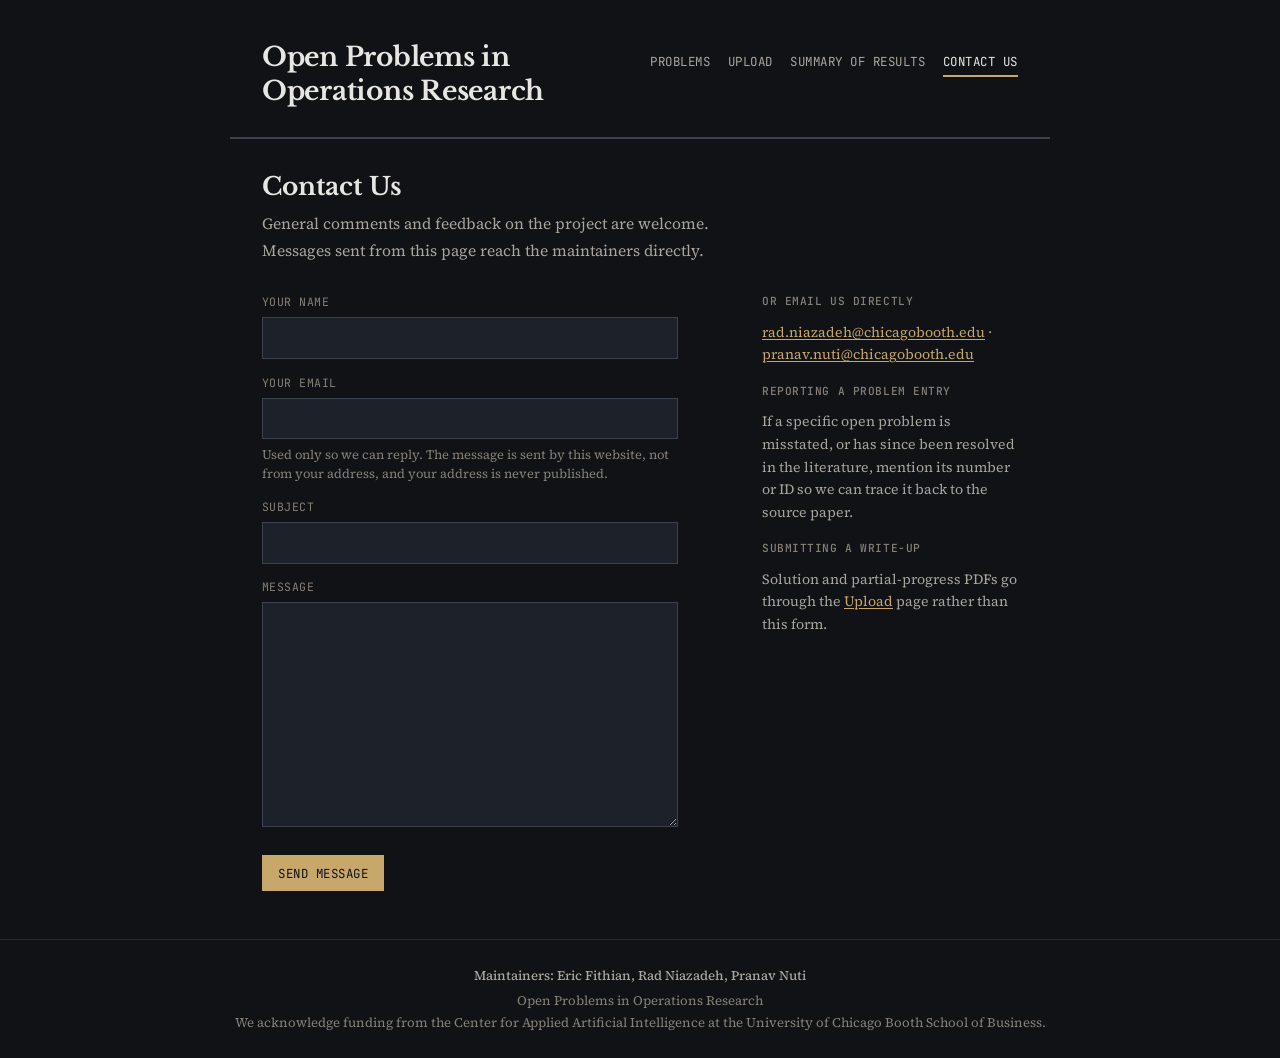
==== commit aa63d004: "Keep the visitor's address out of the sending identity. The form collects a name and email so we kno" ====
--- a/contact.html
+++ b/contact.html
@@ -38,6 +38,10 @@
           <div class="upload-field">
             <label for="contact-email">Your email</label>
             <input id="contact-email" name="email" type="email" autocomplete="email" required>
+            <p class="field-hint">
+              Used only so we can reply. The message is sent by this website, not
+              from your address, and your address is never published.
+            </p>
           </div>
           <div class="upload-field">
             <label for="contact-subject">Subject</label>
--- a/css/style.css
+++ b/css/style.css
@@ -1506,6 +1506,13 @@
   font-size: 0.88rem;
   color: var(--color-text-secondary);
   line-height: 1.6;
+}
+
+.field-hint {
+  margin: 0.35rem 0 0;
+  font-size: 0.8rem;
+  line-height: 1.5;
+  color: var(--color-text-muted);
 }
 
 .contact-field textarea {
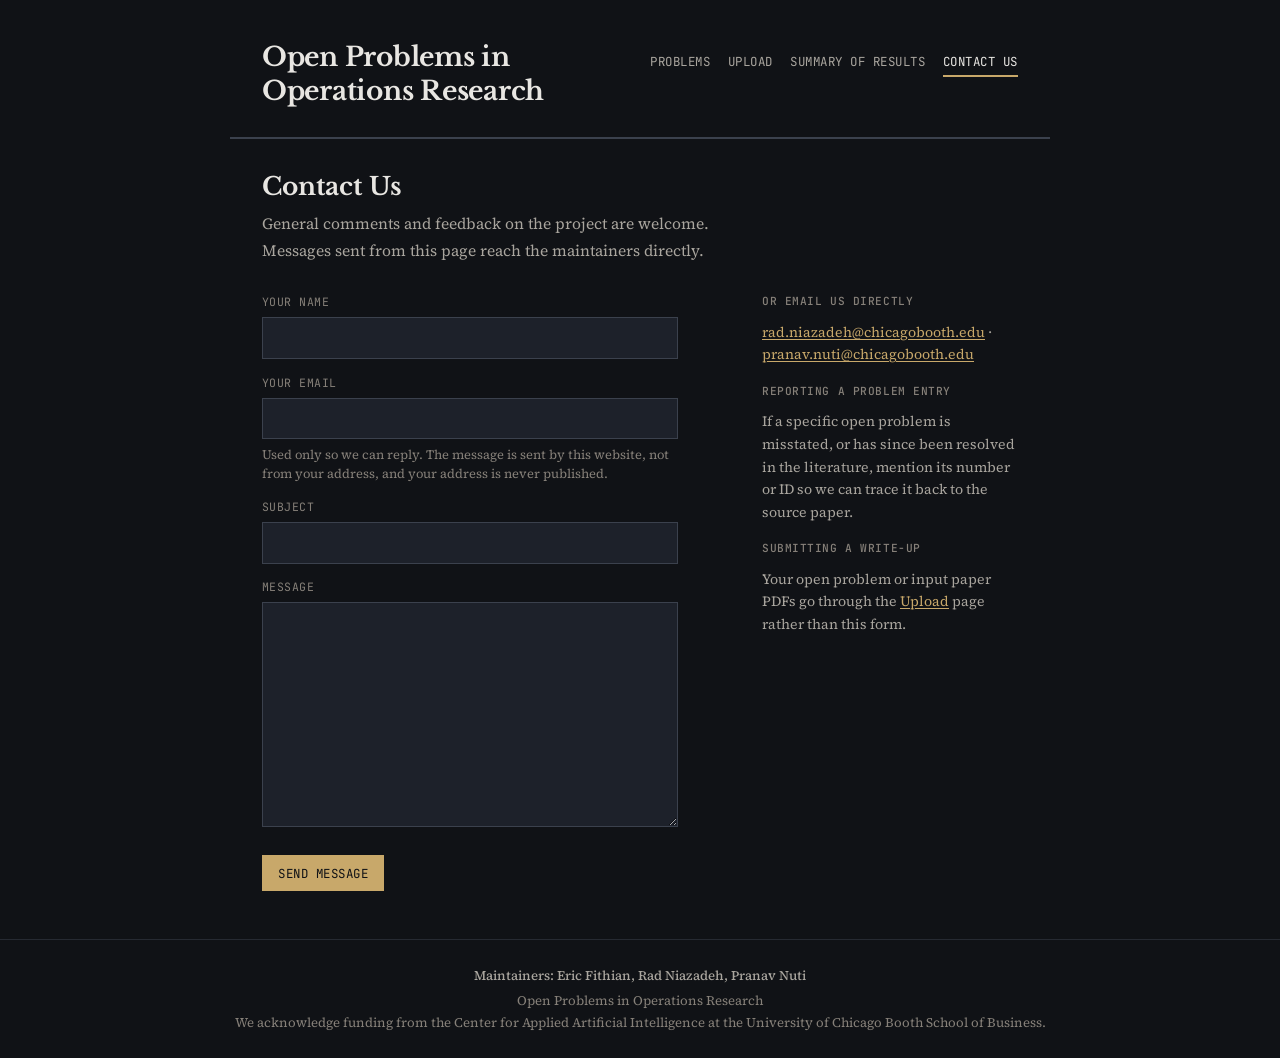
==== commit 90dcfe98: "Trim the summary page to the breakdowns that carry their weight. The per-area chart repeated the cat" ====
--- a/contact.html
+++ b/contact.html
@@ -73,7 +73,7 @@
         </p>
         <h3 class="contact-aside-title">Submitting a write-up</h3>
         <p>
-          Solution and partial-progress PDFs go through the
+          Your open problem or input paper PDFs go through the
           <a href="upload.html">Upload</a> page rather than this form.
         </p>
       </aside>
--- a/css/style.css
+++ b/css/style.css
@@ -1287,10 +1287,6 @@
   color: var(--color-text-secondary);
 }
 
-.bar-label-short {
-  flex-basis: 5rem;
-}
-
 .bar-shell {
   flex: 1 1 auto;
   min-width: 0;
@@ -1333,35 +1329,6 @@
   font-family: var(--font-mono);
   font-size: 0.7rem;
   color: var(--color-text-muted);
-}
-
-.chart-footnote {
-  margin: 0.9rem 0 0;
-  font-family: var(--font-mono);
-  font-size: 0.66rem;
-  letter-spacing: 0.03em;
-  color: var(--color-text-muted);
-}
-
-.chart-pair {
-  display: flex;
-  flex-wrap: wrap;
-  gap: 1.75rem 2.5rem;
-}
-
-.chart-panel {
-  flex: 1 1 18rem;
-  min-width: 0;
-}
-
-.chart-panel-title {
-  font-family: var(--font-mono);
-  font-size: 0.7rem;
-  font-weight: 500;
-  letter-spacing: 0.05em;
-  text-transform: uppercase;
-  color: var(--color-text-muted);
-  margin: 0 0 0.75rem;
 }
 
 /* Vertical histogram (publication years) */
@@ -1464,8 +1431,7 @@
     flex-wrap: wrap;
     gap: 0.3rem 0.6rem;
   }
-  .bar-label,
-  .bar-label-short {
+  .bar-label {
     flex: 1 1 100%;
   }
   .bar-shell {
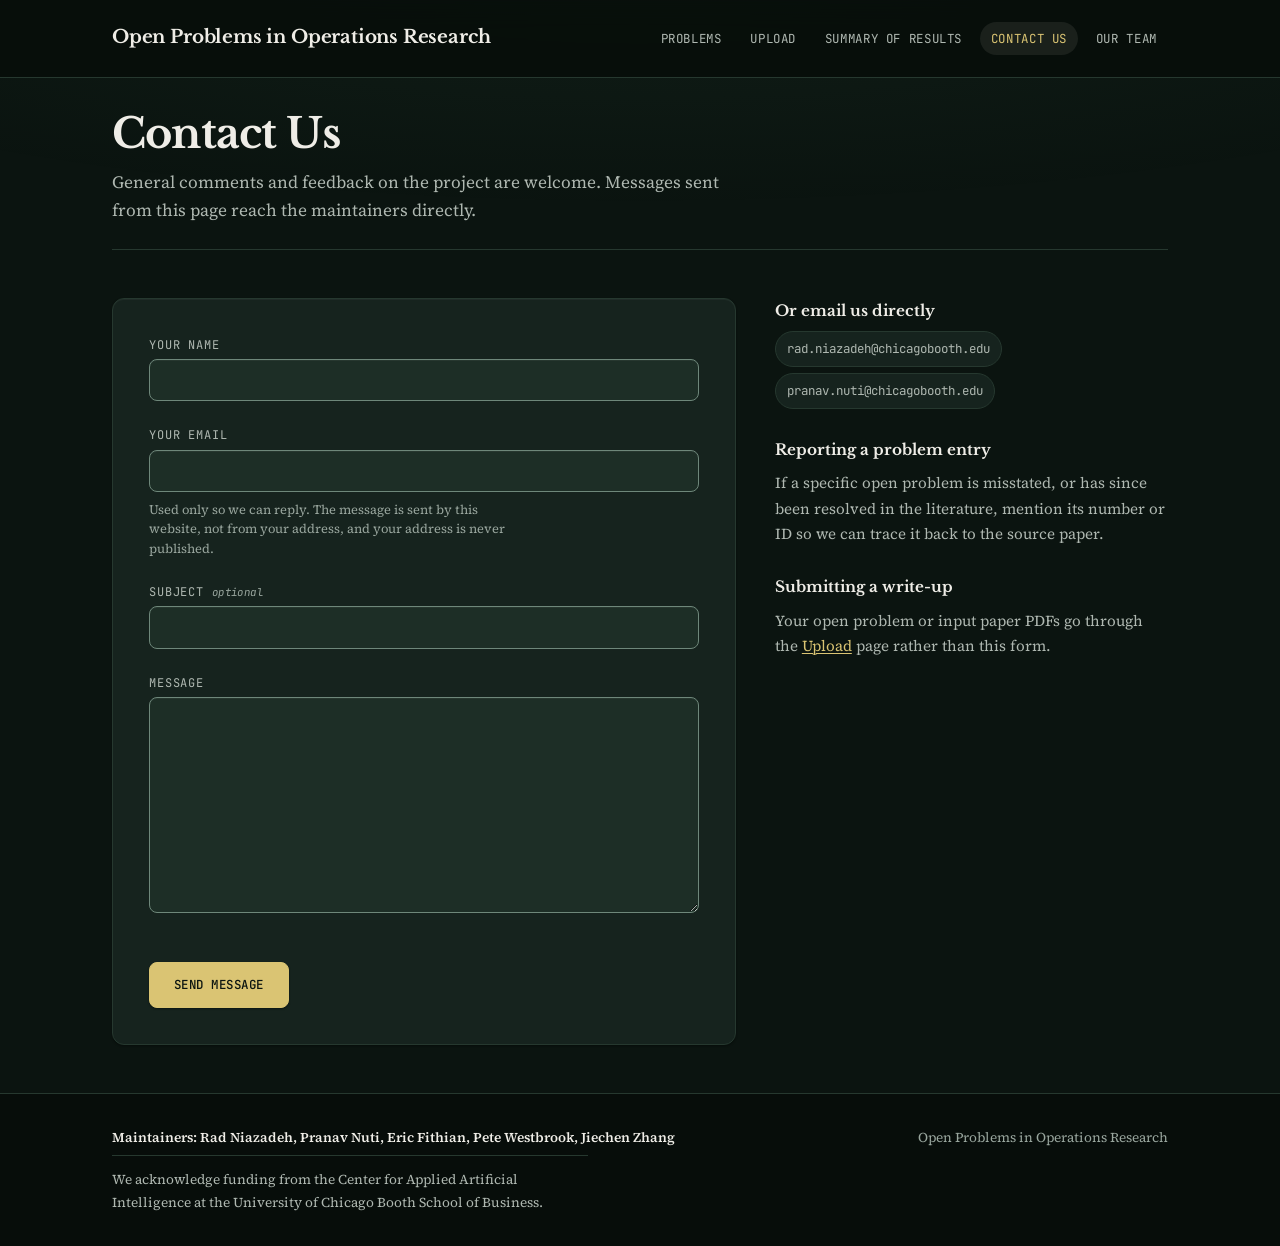
==== commit f34a3a52: "Add an Our Team page and repaint the site on a dark green ground. NEW PAGE Our Team sits after Conta" ====
--- a/contact.html
+++ b/contact.html
@@ -4,24 +4,33 @@
   <meta charset="UTF-8">
   <meta name="viewport" content="width=device-width, initial-scale=1.0">
   <title>Contact Us · Open Problems in Operations Research</title>
+  <link rel="icon" href="favicon.svg" type="image/svg+xml">
+  <link rel="preconnect" href="https://fonts.googleapis.com">
+  <link rel="preconnect" href="https://fonts.gstatic.com" crossorigin>
+  <link rel="stylesheet" href="https://fonts.googleapis.com/css2?family=Libre+Baskerville:ital,wght@0,400;0,700;1,400&family=Source+Serif+4:ital,opsz,wght@0,8..60,400;0,8..60,500;0,8..60,600;1,8..60,400&family=JetBrains+Mono:wght@400;500&display=swap">
   <link rel="stylesheet" href="css/style.css">
 </head>
-<body>
-  <header class="site-header">
-    <div class="site-header-row">
-      <h1 class="site-title"><a href="index.html">Open Problems in Operations Research</a></h1>
-      <nav class="site-nav" aria-label="Primary">
-        <a href="index.html" class="site-nav-link">Problems</a>
-        <a href="upload.html" class="site-nav-link">Upload</a>
-        <a href="summary.html" class="site-nav-link">Summary of Results</a>
-        <a href="contact.html" class="site-nav-link" aria-current="page">Contact Us</a>
-      </nav>
-    </div>
-  </header>
+<body class="page-contact">
+  <a class="skip-link" href="#main">Skip to content</a>
 
-  <main>
+  <div class="site-header-shell">
+    <header class="site-header">
+      <div class="site-header-row">
+        <p class="site-title"><a href="index.html">Open Problems in Operations Research</a></p>
+        <nav class="site-nav" aria-label="Primary">
+          <a href="index.html" class="site-nav-link">Problems</a>
+          <a href="upload.html" class="site-nav-link">Upload</a>
+          <a href="summary.html" class="site-nav-link">Summary of Results</a>
+          <a href="contact.html" class="site-nav-link" aria-current="page">Contact Us</a>
+          <a href="team.html" class="site-nav-link">Our Team</a>
+        </nav>
+      </div>
+    </header>
+  </div>
+
+  <main id="main">
     <div class="page-header">
-      <h2 class="page-title">Contact Us</h2>
+      <h1 class="page-title">Contact Us</h1>
       <p class="page-lede">
         General comments and feedback on the project are welcome. Messages sent from
         this page reach the maintainers directly.
@@ -44,7 +53,7 @@
             </p>
           </div>
           <div class="upload-field">
-            <label for="contact-subject">Subject</label>
+            <label for="contact-subject">Subject <span class="label-optional">optional</span></label>
             <input id="contact-subject" name="user_subject" type="text">
           </div>
           <div class="upload-field contact-field">
@@ -82,7 +91,7 @@
 
   <footer class="site-footer">
     <div class="footer-content">
-      <div class="footer-maintainers">Maintainers: Eric Fithian, Rad Niazadeh, Pranav Nuti</div>
+      <div class="footer-maintainers">Maintainers: Rad Niazadeh, Pranav Nuti, Eric Fithian, Pete Westbrook, Jiechen Zhang</div>
       <div>Open Problems in Operations Research</div>
       <div>We acknowledge funding from the Center for Applied Artificial Intelligence at the University of Chicago Booth School of Business.</div>
     </div>
--- a/css/style.css
+++ b/css/style.css
@@ -1,45 +1,159 @@
-@import url('https://fonts.googleapis.com/css2?family=Libre+Baskerville:ital,wght@0,400;0,700;1,400&family=Source+Serif+4:ital,opsz,wght@0,8..60,400;0,8..60,500;0,8..60,600;1,8..60,400&family=JetBrains+Mono:wght@400;500&display=swap');
+/* Fonts are loaded via <link rel="stylesheet"> in each page <head> (see spec §2.6).
+   The former @import here serialised the font fetch behind the CSS fetch. */
 
 :root {
   color-scheme: dark;
-  --color-bg: #101216;
-  --color-surface: #171a20;
-  --color-surface-raised: #1d212a;
-  --color-text: #e8e6e2;
-  --color-text-secondary: #a9a59e;
-  --color-text-muted: #868079;
-  --color-accent: #c8a86a;
-  --color-accent-hover: #e0c48c;
-  --color-accent-light: rgba(200, 168, 106, 0.12);
-  --color-rule: #262a32;
-  --color-rule-heavy: #3b414d;
-
-  /* Muted semantic tones, tinted against the dark ground rather than pastel fills. */
-  --tone-positive: #8faf8f;
-  --tone-positive-bg: rgba(143, 175, 143, 0.1);
-  --tone-positive-border: rgba(143, 175, 143, 0.3);
-  --tone-caution: #cf9a5c;
-  --tone-caution-bg: rgba(207, 154, 92, 0.1);
-  --tone-caution-border: rgba(207, 154, 92, 0.3);
-  --tone-info: #8aa9cc;
-  --tone-info-bg: rgba(138, 169, 204, 0.1);
-  --tone-info-border: rgba(138, 169, 204, 0.3);
-  --tone-teal: #7fb0a4;
-  --tone-teal-bg: rgba(127, 176, 164, 0.1);
-  --tone-teal-border: rgba(127, 176, 164, 0.3);
-  --tone-clay: #c88c76;
-  --tone-clay-bg: rgba(200, 140, 118, 0.1);
-  --tone-clay-border: rgba(200, 140, 118, 0.3);
+  scrollbar-color: var(--color-rule-heavy) transparent;
+
+  /* ---- ground planes: one hue (~152°), four levels + a deep wash ---- */
+  --color-bg:              #0B1410;  /* hsl(153.3,29%,6.1%)  canvas, body */
+  --color-bg-deep:         #070D0A;  /* masthead + footer wash            */
+  --color-surface:         #16231E;  /* L1 resting containers  1.15:1     */
+  --color-surface-raised:  #1D2E26;  /* L2 inset controls/wells 1.31:1    */
+  --color-surface-overlay: #293B32;  /* L3 hover lift, team cards 1.57:1  */
+
+  /* ---- ink: warm ivory primary, green-grey secondaries ---- */
+  --color-text:            #EFEDE7;
+  --color-text-secondary:  #AFB8B1;
+  --color-text-muted:      #99A69E;
+
+  /* ---- accent: champagne gold, pushed to 47° so it never muddies on green ---- */
+  --color-accent:          #DAC473;  /* hsl(47.2,58%,65%) */
+  --color-accent-hover:    #F0DEA6;
+  --color-accent-contrast: #0B1410;  /* text/glyph colour ON a gold fill */
+  --color-accent-light:    rgba(240, 235, 220, 0.08);  /* NEUTRAL LIFT — see §1.2 */
+  --color-focus-ring:      rgba(218, 196, 115, 0.55);
+
+  /* ---- lines: three weights, three jobs ---- */
+  --color-rule:            #26382F;  /* decorative hairlines            1.51:1 */
+  --color-rule-heavy:      #3F564B;  /* structural rules, L3 borders    2.36:1 */
+  --color-border-control:  #6E877A;  /* FORM CONTROLS ONLY  >=3:1 on all planes */
+
+  /* ---- chart chrome ---- */
+  --chart-track:           #1B2A22;  /* the 100% bar-shell track */
+
+  /* ---- semantic tones ---- */
+  --tone-positive:        #7FD4A4;
+  --tone-positive-bg:     rgba(127, 212, 164, 0.14);
+  --tone-positive-border: rgba(127, 212, 164, 0.38);
+  --tone-caution:         #E68B40;
+  --tone-caution-bg:      rgba(230, 139,  64, 0.14);
+  --tone-caution-border:  rgba(230, 139,  64, 0.38);
+  --tone-info:            #9CB8EC;
+  --tone-info-bg:         rgba(156, 184, 236, 0.14);
+  --tone-info-border:     rgba(156, 184, 236, 0.38);
+  --tone-teal:            #5FC2D2;
+  --tone-teal-bg:         rgba( 95, 194, 210, 0.14);
+  --tone-teal-border:     rgba( 95, 194, 210, 0.38);
+  --tone-clay:            #E28C88;
+  --tone-clay-bg:         rgba(226, 140, 136, 0.14);
+  --tone-clay-border:     rgba(226, 140, 136, 0.38);
+  --tone-neutral:         #607769;  /* the "no write-up yet" segment */
+
+  /* ---- shape ---- */
+  --radius-xs:   4px;
+  --radius-sm:   8px;
+  --radius-md:  12px;
+  --radius-lg:  16px;
+  --radius-pill: 999px;
+
+  /* ---- space (4px grid) ---- */
+  --space-1: 0.25rem;  --space-2: 0.5rem;   --space-3: 0.75rem;
+  --space-4: 1rem;     --space-5: 1.5rem;   --space-6: 2rem;
+  --space-8: 3rem;     --space-10: 4.5rem;
+
+  /* ---- elevation (shadow alone is invisible at this darkness — always pair
+          a shadow with the inset top highlight) ---- */
+  --hairline-top: inset 0 1px 0 rgba(240, 250, 242, 0.045);
+  --ring-inset:   inset 0 0 0 1px rgba(240, 250, 242, 0.05);
+  --shadow-1: 0 1px 2px rgba(2, 7, 5, 0.45);
+  --shadow-2: 0 8px 24px -10px rgba(2, 7, 5, 0.75), 0 2px 6px rgba(2, 7, 5, 0.35);
+  --focus-shadow: 0 0 0 2px var(--color-bg), 0 0 0 4px var(--color-accent);
+
+  /* ---- motion ---- */
+  --t-fast: 0.15s ease;
+  --t-med:  0.22s ease;
 
   --font-display: 'Libre Baskerville', Georgia, serif;
   --font-body: 'Source Serif 4', 'Charter', Georgia, serif;
   --font-mono: 'JetBrains Mono', 'Consolas', monospace;
-  --content-width: 820px;
+  /* Width of the page shell: header, main, footer. */
+  --content-width: 1120px;
+  /* Long-form prose (problem background, statement, quotes) is capped a little
+     narrower so proofs stay at a readable measure inside the wider shell. */
+  --reading-width: 92ch;
 }
 
 * {
   box-sizing: border-box;
 }
+
+/* ---------- Foundation (spec §2) ---------- */
+
+/* [hidden] must beat every author display rule. Fixes the live bug where
+   .problem-detail-item{display:flex} defeats <div id="problem-type-item" hidden>
+   and paints an empty "TYPE" label in the metadata row. Also guards
+   .problem-sequence-nav{display:flex} and lets us delete .upload-panel[hidden]. */
+[hidden] { display: none !important; }
+
+::selection      { background: var(--color-accent); color: var(--color-accent-contrast); }
+::-moz-selection { background: var(--color-accent); color: var(--color-accent-contrast); }
+
+/* :where() keeps specificity at 0 so component rules still win */
+:where(a, button, select, input, textarea, summary, [tabindex]):focus-visible {
+  outline: none;
+  box-shadow: var(--focus-shadow);
+  border-radius: var(--radius-xs);
+}
+:focus:not(:focus-visible) { outline: none; }
+
+:where(a, button, summary, .problem-card, .journal-tab, .area-pill,
+       .suitability-pill, .problem-seq-btn, .bar-row, .kpi, .team-card) {
+  transition: color var(--t-fast), background-color var(--t-fast),
+              border-color var(--t-fast), box-shadow var(--t-fast),
+              transform var(--t-fast), opacity var(--t-fast);
+}
+
+@media (prefers-reduced-motion: reduce) {
+  *, *::before, *::after {
+    animation-duration: 0.01ms !important;
+    animation-iteration-count: 1 !important;
+    transition-duration: 0.01ms !important;
+    scroll-behavior: auto !important;
+  }
+}
+
+.skip-link {
+  position: fixed; left: -9999px; z-index: 100;
+  background: var(--color-accent); color: var(--color-accent-contrast);
+  padding: 0.6rem 1rem; border-radius: var(--radius-sm);
+  font-family: var(--font-mono); font-size: 0.78rem; text-decoration: none;
+}
+.skip-link:focus { left: 1rem; top: 1rem; }
+
+/* The masthead is position: sticky (~78px). Without this, following the skip
+   link (or any in-page anchor) parks the target underneath it. */
+#main, :target { scroll-margin-top: calc(78px + var(--space-4)); }
+
+/* One soft green falloff behind everything: the cheapest "modern" move
+   available on a ground this dark. Costs nothing in legibility. */
+body::before {
+  content: ""; position: fixed; inset: 0 0 auto 0; height: 520px;
+  z-index: -1; pointer-events: none;
+  background: radial-gradient(120% 70% at 50% -10%,
+              rgba(127, 212, 164, 0.055), transparent 72%);
+}
+
+/* Skeletons (used by index, problem, summary, upload) */
+.skeleton, .skeleton-bar {
+  background: linear-gradient(100deg,
+    var(--color-surface) 28%, var(--color-surface-raised) 50%, var(--color-surface) 72%);
+  background-size: 220% 100%;
+  border-radius: var(--radius-sm);
+  animation: opor-shimmer 1.4s ease-in-out infinite;
+}
+@keyframes opor-shimmer { to { background-position: -220% 0; } }
+@keyframes opor-spin    { to { transform: rotate(360deg); } }
 
 body {
   margin: 0;
@@ -64,12 +178,22 @@
   color: var(--color-accent-hover);
 }
 
+/* ---------- Masthead (spec §3.1) ---------- */
+
+.site-header-shell {
+  position: sticky; top: 0; z-index: 20;
+  background: color-mix(in oklab, var(--color-bg-deep) 86%, transparent);
+  backdrop-filter: blur(14px) saturate(130%);
+  -webkit-backdrop-filter: blur(14px) saturate(130%);
+  border-bottom: 1px solid var(--color-rule);
+}
+
 .site-header {
-  padding: 2.5rem 2rem 1.8rem;
+  padding: 1.4rem 2rem;
   max-width: var(--content-width);
   margin: 0 auto;
   width: 100%;
-  border-bottom: 2px solid var(--color-rule-heavy);
+  border-bottom: none;
 }
 
 .site-header-row {
@@ -82,7 +206,7 @@
 
 .site-title {
   font-family: var(--font-display);
-  font-size: 1.65rem;
+  font-size: 1.15rem;
   font-weight: 700;
   margin: 0;
   color: var(--color-text);
@@ -102,28 +226,30 @@
 .site-nav {
   display: flex;
   align-items: center;
-  gap: 0.35rem 1.1rem;
+  gap: 0.35rem 0.4rem;
   flex-wrap: wrap;
 }
 
 .site-nav-link {
   font-family: var(--font-mono);
   font-size: 0.78rem;
-  letter-spacing: 0.04em;
+  letter-spacing: 0.05em;
   text-transform: uppercase;
   text-decoration: none;
   color: var(--color-text-secondary);
-  padding-bottom: 0.15rem;
-  border-bottom: 2px solid transparent;
+  border-bottom: none;
+  padding: 0.35rem 0.7rem;
+  border-radius: var(--radius-pill);
 }
 
 .site-nav-link:hover {
+  background: var(--color-accent-light);
   color: var(--color-accent);
 }
 
 .site-nav-link[aria-current="page"] {
-  color: var(--color-text);
-  border-bottom-color: var(--color-accent);
+  background: var(--color-accent-light);
+  color: var(--color-accent);
 }
 
 main {
@@ -134,83 +260,110 @@
   width: 100%;
 }
 
-/* Banners */
+/* ---------- Banner grammar (spec §4) ---------- */
+
+.unverified-banner, .prompt-banner, .contact-result,
+.upload-status-banner, .summary-error, .page-error {
+  border: 1px solid var(--color-rule);
+  border-left: 3px solid var(--color-rule-heavy);
+  border-radius: var(--radius-md);
+  background: var(--color-surface);
+  box-shadow: var(--hairline-top);
+  color: var(--color-text-secondary);
+  padding: 0.9rem 1.15rem;
+  font-size: 0.94rem;
+  line-height: 1.65;
+  max-width: 78ch;
+  margin: 0;
+}
+.unverified-banner      { border-left-color: var(--tone-info); }
+.unverified-banner strong { color: var(--color-text); font-weight: 600; }
+.unverified-banner a { color: var(--tone-info); font-weight: 600; }
+.prompt-banner          { border-left-color: var(--color-accent); }
+.prompt-banner a { color: var(--color-accent); font-weight: 600; }
+.contact-result-success { border-left-color: var(--tone-positive); }
+.contact-result-error,
+.summary-error, .page-error { border-left-color: var(--tone-clay); }
+
+/* Work-in-progress chip (spec §5.1a) — the eight !important declarations are gone. */
+/* Site-status stamp. Deliberately steps OUTSIDE the semantic tone vocabulary:
+   every --tone-* colour is already spoken for by the data pills (caution=partial
+   progress, info=unverified, positive=solution, teal=direct proof, clay=error), so
+   reusing one made this notice read as a per-problem status. It is distinguished
+   from those pills on three axes at once — neutral ink instead of a tone, a squared
+   silhouette instead of a pill, and a gold edge instead of a leading dot. */
 .wip-warning {
-  font-family: var(--font-mono);
-  font-size: 0.8rem;
+  display: inline-flex; align-items: center; gap: 0.55rem;
+  font-family: var(--font-mono); font-size: 0.68rem; letter-spacing: 0.12em;
   font-weight: 500;
-  letter-spacing: 0.04em;
   text-transform: uppercase;
-  color: var(--tone-caution) !important;
-  background: var(--tone-caution-bg) !important;
-  border: 1px solid var(--tone-caution-border) !important;
-  border-left: 4px solid var(--tone-caution) !important;
-  border-radius: 0 !important;
-  padding: 0.7rem 1.2rem !important;
-  margin-bottom: 2rem;
-}
-
-.unverified-banner {
-  font-size: 0.9rem;
-  color: var(--color-text-secondary);
-  background: var(--tone-info-bg);
-  border: 1px solid var(--tone-info-border);
-  border-left: 4px solid var(--tone-info);
-  padding: 0.8rem 1.2rem;
-  margin-bottom: 2rem;
-  line-height: 1.6;
-}
-.unverified-banner strong {
-  font-weight: 600;
-  color: var(--color-text);
-}
-.unverified-banner a {
-  color: var(--tone-info);
-  font-weight: 600;
-}
-
-.prompt-banner {
-  font-size: 0.9rem;
-  color: var(--color-text-secondary);
-  background: var(--tone-positive-bg);
-  border: 1px solid var(--tone-positive-border);
-  border-left: 4px solid var(--tone-positive);
-  padding: 0.8rem 1.2rem;
-  margin-bottom: 2rem;
-  line-height: 1.6;
-}
-.prompt-banner a {
-  color: var(--tone-positive);
-  font-weight: 600;
-}
+  padding: 0.4rem 0.85rem 0.4rem 0.7rem;
+  border-radius: var(--radius-xs);
+  border: 1px solid var(--color-rule-heavy);
+  border-left: 3px solid var(--color-accent);
+  background: var(--color-surface-raised);
+  color: var(--color-text-secondary);
+  box-shadow: var(--hairline-top);
+  margin: 0 0 var(--space-5);
+}
+
+.notice-stack { display: grid; gap: var(--space-2); margin-bottom: var(--space-6); }
+
+/* ---------- Index hero (spec §5.1b) ---------- */
+
+.list-hero { margin: 0 0 var(--space-6); }
+.list-hero-title { font-family: var(--font-display);
+  font-size: clamp(1.85rem, 1.2rem + 1.8vw, 2.4rem);
+  line-height: 1.18; letter-spacing: -0.015em; margin: 0 0 var(--space-2); }
+.list-hero-sub { margin: 0; font-size: 1.05rem;
+  color: var(--color-text-secondary); max-width: 62ch; }
 
 /* Problem list (home page) */
 .problem-list {
   list-style: none;
   padding: 0;
   margin: 0;
+  min-height: 60vh;        /* stops the footer jumping on filter change */
 }
 
 .problem-card {
   position: relative;
   display: flex;
-  align-items: baseline;
-  gap: 0.75rem;
-  padding: 1.2rem 0;
+  align-items: flex-start;
+  gap: var(--space-4);
+  padding: var(--space-4) 0.9rem;
+  margin-inline: -0.9rem;
+  border-radius: var(--radius-md);
   border-bottom: 1px solid var(--color-rule);
 }
-.problem-card:first-child {
-  padding-top: 0;
-}
+/* :not(.problem-card-empty) — the empty state reuses .problem-card and its
+   ::before carries the "∅" glyph, which must not inherit the hover bar. */
+.problem-card:not(.problem-card-empty)::before {
+  content: ""; position: absolute; left: 0; top: 0.6rem; bottom: 0.6rem;
+  width: 2px; border-radius: 2px; background: var(--color-accent); opacity: 0;
+  transition: opacity var(--t-fast);
+}
+.problem-card:hover { background: var(--color-surface); box-shadow: inset 0 0 0 1px var(--color-rule); }
+.problem-card:not(.problem-card-empty):hover::before { opacity: 1; }
+.problem-card:has(.problem-card-link:focus-visible) {
+  background: var(--color-surface); box-shadow: 0 0 0 2px var(--color-accent); }
+.problem-card-link:focus-visible { box-shadow: none; }
 .problem-card:last-child {
   border-bottom: none;
 }
 
+.problem-card-skeleton { pointer-events: none; }
+.skeleton-bar { display: block; height: 0.8rem; margin: 0.3rem 0; }
+
 .problem-card-empty {
-  display: block;
-  color: var(--color-text-muted);
-  font-style: italic;
-}
+  display: flex; flex-direction: column; align-items: center; gap: var(--space-3);
+  padding: var(--space-8) var(--space-5); margin: var(--space-5) 0; text-align: center;
+  font-style: normal; color: var(--color-text-secondary);
+  background: var(--color-surface); border: 1px dashed var(--color-border-control);
+  border-radius: var(--radius-lg);
+}
+.problem-card-empty::before { content: "∅"; font-family: var(--font-display);
+  font-size: 1.75rem; line-height: 1; color: var(--color-text-muted); }
 
 .problem-card-link {
   text-decoration: none;
@@ -231,15 +384,19 @@
 
 .problem-card-id {
   font-family: var(--font-mono);
-  font-size: 0.75rem;
+  font-size: 0.78rem;
   font-weight: 500;
   color: var(--color-text-muted);
   flex-shrink: 0;
-  width: 1.8rem;
+  width: 2.5rem;
   text-align: right;
-  padding-top: 0.2rem;
+  padding-top: 0;
+  /* 1.12rem x 1.4 = the .problem-card-title line box, so the two baselines meet. */
+  line-height: 1.568rem;
+  font-variant-numeric: tabular-nums;
   align-self: flex-start;
 }
+.problem-card:hover .problem-card-id { color: var(--color-accent); }
 
 .problem-card-body {
   flex: 1;
@@ -247,30 +404,32 @@
 }
 
 .problem-card-title {
-  font-family: var(--font-display);
-  font-size: 1.05rem;
-  font-weight: 700;
-  margin: 0 0 0.25rem;
+  font-family: var(--font-body);
+  font-size: 1.12rem;
+  font-weight: 600;
+  margin: 0 0 0.35rem;
+  /* line-height 1.4 is load-bearing: inline MathJax needs that line box. */
   line-height: 1.4;
-  transition: color 0.15s;
+  letter-spacing: -0.004em;
+  transition: color var(--t-fast);
 }
 
 .problem-card-meta {
-  font-size: 0.8rem;
+  font-size: 0.84rem;
   color: var(--color-text-muted);
   line-height: 1.5;
   display: flex;
   flex-wrap: wrap;
   align-items: center;
-  gap: 0;
-}
-.problem-card-meta > span {
+  gap: 0.35rem 0.6rem;
+}
+.problem-card-meta > span:not(.meta-badges) {
   display: inline;
 }
+/* Kill the blanket separator: it printed a dot before every pill and stranded a
+   leading "·" at the start of wrapped lines. */
 .problem-card-meta > span + span::before {
-  content: " · ";
-  color: var(--color-rule-heavy);
-  margin: 0 0.05rem;
+  content: none;
 }
 .problem-card-meta a {
   color: var(--color-text-secondary);
@@ -283,52 +442,64 @@
   text-decoration: underline;
 }
 
+.meta-badges { display: inline-flex; gap: 0.35rem; flex-wrap: wrap; }
+.meta-date { color: var(--color-text-muted); font-variant-numeric: tabular-nums; }
+
+/* ---------- Badge families (spec §5.1e / §5.3e) ---------- */
+
+/* Shared: they are flex items now, not inline boxes — the vertical-align and
+   top: -0.5px optical hacks are gone. */
+.area-pill, .attempt-pill, .label-pill {
+  letter-spacing: 0.02em;
+  line-height: 1.35;
+  position: static;
+  top: auto;
+  vertical-align: baseline;
+}
+
 .area-pill {
   display: inline-flex;
   align-items: center;
+  font-family: var(--font-body);
+  font-size: 0.78rem;
+  font-weight: 400;
+  padding: 0.1rem 0.6rem;
+  border-radius: var(--radius-sm);
+  background: transparent;
   border: 1px solid var(--color-rule-heavy);
-  background: var(--color-accent-light);
-  color: var(--color-accent);
-  border-radius: 999px;
-  padding: 0.05rem 0.5rem;
-  font-family: var(--font-mono);
-  font-size: 0.64rem;
-  font-weight: 500;
-  letter-spacing: 0.01em;
-  margin-left: 0.4rem;
-  vertical-align: middle;
-  position: relative;
-  top: -0.5px;
+  color: var(--color-text-secondary);
+  margin-left: 0;
 }
 
 /* Clickable area pill on list cards (sits above the card stretched link). */
 .area-pill-btn {
   z-index: 1;
   cursor: pointer;
-  line-height: 1.2;
-  transition: border-color 0.15s, background 0.15s, color 0.15s;
+  transition: border-color var(--t-fast), background var(--t-fast), color var(--t-fast);
 }
 .area-pill-btn:hover {
   border-color: var(--color-accent);
   color: var(--color-accent);
+  background: var(--color-accent-light);
 }
 .area-pill-btn.area-pill-active {
   background: var(--color-accent);
   border-color: var(--color-accent);
-  color: var(--color-bg);
+  color: var(--color-accent-contrast);
 }
 
 .attempt-pill {
   display: inline-flex;
   align-items: center;
-  border-radius: 999px;
-  padding: 0.05rem 0.5rem;
-  font-family: var(--font-mono);
-  font-size: 0.64rem;
+  border-radius: var(--radius-pill);
+  font-size: 0.7rem;
+  padding: 0.14rem 0.6rem 0.14rem 0.5rem;
+  gap: 0.35rem;
+  font-family: var(--font-mono);
   font-weight: 500;
-  letter-spacing: 0.01em;
-  vertical-align: middle;
-}
+}
+.attempt-pill::before { content: ""; width: 5px; height: 5px; border-radius: 50%;
+                        background: currentColor; flex: none; }
 
 .attempt-pill-solution {
   border: 1px solid var(--tone-positive-border);
@@ -345,13 +516,11 @@
 .label-pill {
   display: inline-flex;
   align-items: center;
-  border-radius: 999px;
-  padding: 0.05rem 0.5rem;
-  font-family: var(--font-mono);
-  font-size: 0.64rem;
+  border-radius: var(--radius-sm);
+  font-size: 0.7rem;
+  padding: 0.16rem 0.55rem;
+  font-family: var(--font-mono);
   font-weight: 500;
-  letter-spacing: 0.01em;
-  vertical-align: middle;
 }
 
 .label-pill-quantitative {
@@ -372,47 +541,62 @@
   color: var(--tone-clay);
 }
 
-/* List controls: search + topic + sort */
+/* ---------- Journal tabs → segmented control (spec §5.1f) ---------- */
 .journal-tabs {
-  display: flex;
+  display: inline-flex;
+  gap: 0.2rem;
+  padding: 0.25rem;
+  border: 1px solid var(--color-rule);
+  border-radius: var(--radius-pill);
+  background: var(--color-surface);
+  margin: 0 0 var(--space-5);
   flex-wrap: wrap;
-  gap: 0.5rem;
-  margin: 0 0 1.25rem;
-  padding-bottom: 0.75rem;
-  border-bottom: 1px solid var(--color-rule);
 }
 
 .journal-tab {
   appearance: none;
-  border: 1px solid var(--color-rule-heavy);
+  border: none;
+  background: transparent;
+  border-radius: var(--radius-pill);
+  padding: 0.45rem 1rem;
+  font-family: var(--font-body);
+  font-size: 0.88rem;
+  line-height: 1.3;
+  color: var(--color-text-secondary);
+  cursor: pointer;
+}
+
+.journal-tab:hover { background: var(--color-surface-overlay); color: var(--color-text); }
+
+.journal-tab-active {
+  background: var(--color-accent);
+  color: var(--color-accent-contrast);
+  font-weight: 600;
+  border: none;
+}
+
+.journal-tab-count { opacity: 0.8; font-variant-numeric: tabular-nums; margin-left: 0.35rem; }
+
+/* ---------- Global panels + controls (spec §5.0) ---------- */
+
+/* Every resting container becomes a real plane. Shadow alone is invisible at
+   this darkness — always pair it with the inset top highlight. */
+.problem-definition-box, .raw-source-block, .lit-review-details,
+.problem-seq-btn, .list-controls, .summary-details, .upload-panel,
+.contact-form-col, .problem-detail-grid, .team-card {
   background: var(--color-surface);
-  color: var(--color-text-secondary);
-  font-family: var(--font-body);
-  font-size: 0.92rem;
-  line-height: 1.3;
-  padding: 0.45rem 0.85rem;
-  border-radius: 999px;
-  cursor: pointer;
-}
-
-.journal-tab:hover {
-  color: var(--color-accent);
-  border-color: var(--color-accent);
-}
-
-.journal-tab-active {
-  background: var(--color-accent-light);
-  border-color: var(--color-accent);
-  color: var(--color-accent);
-  font-weight: 600;
+  border: 1px solid var(--color-rule);
+  border-radius: var(--radius-md);
+  box-shadow: var(--hairline-top), var(--shadow-1);
 }
 
 .list-controls {
   display: flex;
   flex-wrap: wrap;
-  align-items: flex-end;
-  gap: 0.9rem;
-  margin-bottom: 1.2rem;
+  align-items: end;
+  gap: var(--space-3);
+  padding: 0.9rem 1rem;
+  margin-bottom: var(--space-4);
 }
 
 .control-field {
@@ -420,6 +604,8 @@
   flex-direction: column;
   gap: 0.3rem;
   min-width: 0;
+  /* without a grow the wrapped row leaves ~190px dead to the right of Sort */
+  flex: 1 1 12rem;
 }
 .control-field-search {
   flex: 1 1 240px;
@@ -427,37 +613,67 @@
 
 .control-label {
   font-family: var(--font-mono);
-  font-size: 0.64rem;
+  font-size: 0.62rem;
   font-weight: 500;
   color: var(--color-text-muted);
   text-transform: uppercase;
-  letter-spacing: 0.06em;
-}
-
-.control-input {
+  letter-spacing: 0.08em;
+}
+
+/* Form controls: sunken well + the 3:1 border + the modern ring focus */
+.control-input,
+.upload-field input[type="text"], .upload-field input[type="password"],
+.upload-field input[type="email"], .contact-field textarea {
+  background: var(--color-surface-raised);
+  border: 1px solid var(--color-border-control);
+  border-radius: var(--radius-sm);
+  color: var(--color-text);
   font-family: var(--font-body);
-  font-size: 0.9rem;
-  color: var(--color-text);
-  background: var(--color-surface-raised);
-  border: 1px solid var(--color-rule-heavy);
-  border-radius: 3px;
-  padding: 0.45rem 0.6rem;
+  font-size: 0.95rem;
   line-height: 1.4;
+  padding: 0.6rem 0.8rem;
+  min-height: 42px;
   width: 100%;
-}
-.control-input:focus {
-  outline: none;
+  box-shadow: var(--hairline-top);
+  transition: border-color var(--t-fast), box-shadow var(--t-fast), background var(--t-fast);
+}
+.control-input::placeholder, .contact-field textarea::placeholder,
+.upload-field input::placeholder { color: var(--color-text-muted); opacity: 1; }
+
+.control-input:focus-visible,
+.upload-field input:focus-visible, .contact-field textarea:focus-visible {
+  outline: 2px solid transparent;   /* keeps a ring in forced-colors mode */
+  outline-offset: 2px;
   border-color: var(--color-accent);
-  box-shadow: 0 0 0 2px var(--color-accent-light);
-}
-
+  box-shadow: 0 0 0 3px var(--color-focus-ring);
+}
+.upload-field input:user-invalid, .contact-field textarea:user-invalid {
+  border-color: var(--tone-clay);
+}
+input:-webkit-autofill, input:-webkit-autofill:hover,
+input:-webkit-autofill:focus, textarea:-webkit-autofill {
+  -webkit-text-fill-color: var(--color-text);
+  caret-color: var(--color-accent);
+  box-shadow: 0 0 0 1000px var(--color-surface-raised) inset;
+  transition: background-color 9999s ease-out;
+}
 select.control-input {
   cursor: pointer;
-  max-width: 16rem;
+  appearance: none; -webkit-appearance: none; padding-right: 2.1rem;
+  background-image: url("data:image/svg+xml,%3Csvg xmlns='http://www.w3.org/2000/svg' viewBox='0 0 12 8' fill='none' stroke='%2399A69E' stroke-width='1.6'%3E%3Cpath d='M1 1.5 6 6.5 11 1.5'/%3E%3C/svg%3E");
+  background-repeat: no-repeat; background-position: right 0.7rem center; background-size: 11px;
+  /* Narrow enough that search + three selects share one row in the wide shell;
+     still comfortably fits the longest option label. */
+  max-width: 13rem;
 }
 
 .control-search {
   width: 100%;
+  background-image: url("data:image/svg+xml,%3Csvg xmlns='http://www.w3.org/2000/svg' viewBox='0 0 16 16' fill='none' stroke='%2399A69E' stroke-width='1.6' stroke-linecap='round'%3E%3Ccircle cx='6.9' cy='6.9' r='4.4'/%3E%3Cpath d='M10.2 10.2 14 14'/%3E%3C/svg%3E");
+  background-repeat: no-repeat;
+  background-position: left 0.7rem center;
+  background-size: 14px;
+  padding-left: 2.2rem;
 }
 
 .list-status {
@@ -466,32 +682,15 @@
   flex-wrap: wrap;
   gap: 0.75rem;
   margin-bottom: 1rem;
-  font-size: 0.82rem;
+  font-size: 0.86rem;
   color: var(--color-text-muted);
 }
 .list-status-count strong {
-  color: var(--color-text);
-  font-weight: 600;
-}
-
-.list-clear-btn {
-  font-family: var(--font-mono);
-  font-size: 0.68rem;
+  font-family: var(--font-mono);
+  font-size: 1.05rem;
+  font-variant-numeric: tabular-nums;
+  color: var(--color-accent);
   font-weight: 500;
-  letter-spacing: 0.04em;
-  text-transform: uppercase;
-  color: var(--color-text-secondary);
-  background: transparent;
-  border: 1px solid var(--color-rule-heavy);
-  border-radius: 999px;
-  padding: 0.2rem 0.7rem;
-  cursor: pointer;
-  transition: border-color 0.15s, color 0.15s, background 0.15s;
-}
-.list-clear-btn:hover {
-  border-color: var(--color-accent);
-  color: var(--color-accent);
-  background: var(--color-accent-light);
 }
 
 .active-filters {
@@ -509,7 +708,7 @@
   color: var(--color-accent);
   background: var(--color-accent-light);
   border: 1px solid var(--color-rule-heavy);
-  border-radius: 999px;
+  border-radius: var(--radius-pill);
   padding: 0.15rem 0.3rem 0.15rem 0.6rem;
 }
 
@@ -525,12 +724,83 @@
   color: inherit;
   background: transparent;
   border: none;
-  border-radius: 999px;
+  border-radius: var(--radius-pill);
   cursor: pointer;
 }
 .filter-chip-x:hover {
   background: var(--color-accent);
-  color: var(--color-bg);
+  color: var(--color-accent-contrast);
+}
+
+/* ---------- Buttons (spec §5.0) ---------- */
+
+.inline-action-btn, .copy-source-bibtex-btn, .copy-bibtex-btn, .list-clear-btn {
+  display: inline-flex;
+  align-items: center;
+  justify-content: center;
+  font-family: var(--font-mono); font-size: 0.72rem;
+  letter-spacing: 0.04em; text-transform: uppercase;
+  padding: 0.5rem 0.9rem;
+  margin: 0;
+  border: 1px solid var(--color-border-control);
+  border-radius: var(--radius-pill);
+  background: var(--color-surface-raised);
+  color: var(--color-text-secondary);
+  box-shadow: var(--hairline-top); cursor: pointer;
+}
+.inline-action-btn:hover, .copy-source-bibtex-btn:hover,
+.copy-bibtex-btn:hover, .list-clear-btn:hover {
+  background: var(--color-accent-light); border-color: var(--color-accent);
+  color: var(--color-accent); transform: translateY(-1px);
+}
+.inline-action-btn:active { transform: none; box-shadow: none; }
+/* The :where() foundation ring is specificity (0,1,0) and loses to the box-shadow
+   in the block above, so every one of these buttons must re-assert it. */
+.inline-action-btn:focus-visible, .copy-source-bibtex-btn:focus-visible,
+.copy-bibtex-btn:focus-visible, .list-clear-btn:focus-visible {
+  box-shadow: var(--focus-shadow);
+}
+.is-copied { color: var(--tone-positive); border-color: var(--tone-positive-border); }
+
+.copy-source-bibtex-btn { margin-top: 0.65rem; }
+
+.upload-btn {                    /* the one primary action, shared by contact + upload */
+  font-family: var(--font-mono);
+  font-size: 0.78rem;
+  letter-spacing: 0.04em;
+  text-transform: uppercase;
+  border-radius: var(--radius-sm); padding: 0.8rem 1.5rem;
+  min-height: 2.9rem; font-weight: 500;
+  background: var(--color-accent); color: var(--color-accent-contrast);
+  border: 1px solid var(--color-accent); box-shadow: var(--shadow-1); cursor: pointer;
+}
+.upload-btn:hover { background: var(--color-accent-hover); border-color: var(--color-accent-hover);
+                    transform: translateY(-1px); box-shadow: 0 6px 18px -8px rgba(218,196,115,0.5); }
+.upload-btn:active:not(:disabled) { transform: translateY(0); box-shadow: none; }
+/* was opacity:.45 on gold — murky olive with near-illegible text, shown exactly
+   while the user is waiting. Now a readable neutral. */
+.upload-btn:disabled {
+  opacity: 1; background: var(--color-surface-raised);
+  border-color: var(--color-border-control); color: var(--color-text-muted);
+  transform: none; cursor: progress;
+}
+.upload-btn[aria-busy="true"]::after {
+  content: ""; display: inline-block; margin-left: 0.6rem;
+  width: 0.85em; height: 0.85em; vertical-align: -0.1em;
+  border: 2px solid currentColor; border-right-color: transparent;
+  border-radius: 50%; animation: opor-spin 0.7s linear infinite;
+}
+.upload-btn-secondary { background: transparent; color: var(--color-text-secondary);
+                        border-color: var(--color-border-control); padding: 0.45rem 0.85rem;
+                        font-size: 0.72rem; min-height: 0; box-shadow: none; }
+/* Deliberately loses its gold — "Sign out" should not be the most conspicuous
+   thing on the page. */
+.upload-btn-secondary:hover { background: var(--color-surface-overlay);
+                              color: var(--color-text); border-color: var(--color-rule-heavy);
+                              box-shadow: none; }
+/* Declared last so it beats the base, :hover and -secondary box-shadows above. */
+.upload-btn:focus-visible, .upload-btn-secondary:focus-visible {
+  box-shadow: var(--focus-shadow);
 }
 
 /* Clickable area on problem detail page */
@@ -580,13 +850,16 @@
   margin-left: 0.5rem;
 }
 
+/* ---------- Literature-review disclosure (spec §5.3f) ---------- */
 .lit-review-details {
-  border: 1px solid var(--color-rule);
-  background: var(--color-surface);
-  padding: 0.75rem 1rem;
-}
-
-.lit-review-details summary {
+  max-width: var(--reading-width);
+  border-radius: var(--radius-md);
+  padding: 0;
+}
+.lit-review-details > summary {
+  list-style: none;
+  padding: 0.85rem 1.1rem;
+  border-radius: var(--radius-md);
   cursor: pointer;
   font-family: var(--font-mono);
   font-size: 0.72rem;
@@ -595,46 +868,72 @@
   text-transform: uppercase;
   letter-spacing: 0.05em;
 }
-
-.lit-review-details[open] summary {
-  margin-bottom: 0.8rem;
-}
-
-/* Pagination */
+.lit-review-details > summary::-webkit-details-marker { display: none; }
+.lit-review-details > summary::after { content: "\203A"; float: right;
+  transition: transform var(--t-fast); }
+.lit-review-details[open] > summary::after { transform: rotate(90deg); }
+.lit-review-details > summary:hover { background: var(--color-accent-light); color: var(--color-accent); }
+.lit-review-details[open] > summary { border-bottom: 1px solid var(--color-rule);
+  border-radius: var(--radius-md) var(--radius-md) 0 0; }
+.lit-review-details[open] > div { padding: 0 1.1rem 1.1rem; }
+
+/* ---------- Pagination → segmented control (spec §5.1h) ---------- */
 .pagination {
   display: flex;
-  justify-content: center;
   align-items: center;
-  gap: 0.25rem;
-  margin: 2.5rem 0 1rem;
+  width: max-content;
+  max-width: 100%;
+  /* the bottom margin keeps the pill off the trailing prompt banner */
+  margin: var(--space-8) auto;
+  gap: 0.15rem;
+  padding: 0.25rem;
+  border: 1px solid var(--color-rule);
+  border-radius: var(--radius-pill);
+  background: var(--color-surface);
   flex-wrap: wrap;
 }
 
 .pagination a,
 .pagination span {
-  font-family: var(--font-mono);
-  font-size: 0.8rem;
-  padding: 0.35rem 0.75rem;
+  display: inline-flex; align-items: center; justify-content: center;
+  min-width: 2.2rem; height: 2.2rem; padding: 0 0.6rem; border: none;
+  border-radius: var(--radius-pill);
+  font-family: var(--font-mono);
+  font-size: 0.78rem;
+  font-variant-numeric: tabular-nums;
   text-decoration: none;
   color: var(--color-text-secondary);
-  border: 1px solid transparent;
-}
-.pagination a:hover {
-  color: var(--color-accent);
-  border-color: var(--color-rule);
-}
+}
+.pagination a:hover { background: var(--color-surface-overlay); color: var(--color-text); }
 .pagination .current {
-  color: var(--color-accent);
-  font-weight: 500;
-  border-bottom: 2px solid var(--color-accent);
+  background: var(--color-accent);
+  color: var(--color-accent-contrast);
+  font-weight: 600;
+  border-bottom: none;
 }
 .pagination .disabled {
-  opacity: 0.35;
+  opacity: 0.55;
   cursor: default;
   pointer-events: none;
 }
-
-/* Problem detail page */
+.pagination-gap { color: var(--color-text-muted); }
+
+/* ---------- Problem detail page (spec §5.3) ---------- */
+
+/* Cap the reading shell so the dead right gutter disappears. The masthead and
+   footer stay at --content-width; --reading-width itself is untouched. */
+body.page-problem main { max-width: calc(var(--reading-width) + 4rem); }
+
+main.is-loading .problem-section,
+main.is-loading .problem-source-block,
+main.has-error .problem-section,
+main.has-error .problem-source-block,
+main.has-error .problem-detail-grid { visibility: hidden; }
+
+/* §4 banners carry margin: 0 and rely on a wrapper for spacing; problem.html has
+   no .notice-stack around this one, so it sat flush against the header. */
+body.page-problem #unverified-banner:not([hidden]) { margin-bottom: var(--space-5); }
+
 .back-link {
   display: inline-block;
   font-family: var(--font-mono);
@@ -649,9 +948,11 @@
 }
 
 .problem-header {
-  margin-bottom: 2.5rem;
-  padding-bottom: 1.5rem;
-  border-bottom: 1px solid var(--color-rule);
+  margin-bottom: var(--space-10);
+  padding-bottom: var(--space-5);
+  /* No border-bottom: the metadata card already closes the header with an edge,
+     and the 4.5rem margin does the separating. Two hairlines 25px apart read as
+     a rendering error. */
 }
 
 .problem-topline {
@@ -662,9 +963,14 @@
 }
 
 .problem-number-badge {
-  font-family: var(--font-mono);
-  font-size: 0.82rem;
+  display: inline-flex; align-items: center;
+  font-family: var(--font-mono);
+  font-size: 0.78rem;
   font-weight: 600;
+  padding: 0.2rem 0.6rem;
+  border-radius: var(--radius-pill);
+  background: var(--color-accent-light);
+  border: 1px solid var(--color-accent);
   color: var(--color-accent);
 }
 .problem-number-badge:empty {
@@ -673,18 +979,21 @@
 
 .problem-id {
   font-family: var(--font-mono);
-  font-size: 0.72rem;
+  font-size: 0.68rem;
   font-weight: 500;
   color: var(--color-text-muted);
   letter-spacing: 0.03em;
+  margin-left: auto;
 }
 
 .problem-title {
   font-family: var(--font-display);
-  font-size: 1.55rem;
+  font-size: clamp(1.75rem, 1.15rem + 1.7vw, 2.35rem);
   font-weight: 700;
-  line-height: 1.35;
-  margin: 0 0 1rem;
+  line-height: 1.22;
+  letter-spacing: -0.015em;
+  margin: 0 0 1.4rem;
+  text-wrap: balance;
 }
 
 .problem-source-block {
@@ -702,30 +1011,9 @@
 
 .problem-source-authors {
   font-size: 0.84rem;
-  color: var(--color-text-muted);
+  color: var(--color-text-secondary);
   margin-top: 0.15rem;
   line-height: 1.5;
-}
-
-.copy-source-bibtex-btn {
-  display: inline-block;
-  margin-top: 0.65rem;
-  font-family: var(--font-mono);
-  font-size: 0.7rem;
-  font-weight: 500;
-  letter-spacing: 0.04em;
-  text-transform: uppercase;
-  color: var(--color-text-secondary);
-  background: transparent;
-  border: 1px solid var(--color-rule-heavy);
-  padding: 0.3rem 0.6rem;
-  cursor: pointer;
-  transition: border-color 0.15s, color 0.15s, background 0.15s;
-}
-.copy-source-bibtex-btn:hover {
-  border-color: var(--color-accent);
-  color: var(--color-accent);
-  background: var(--color-accent-light);
 }
 
 .solved-notice-block {
@@ -738,50 +1026,56 @@
   margin-bottom: 0.35rem;
 }
 
+/* Metadata row → a real grid in a card (panel base from §5.0) */
 .problem-detail-grid {
-  display: flex;
-  flex-wrap: wrap;
-  gap: 0.2rem 1.8rem;
-  padding-top: 1rem;
-  border-top: 1px solid var(--color-rule);
+  display: grid;
+  grid-template-columns: repeat(auto-fit, minmax(10.5rem, 1fr));
+  gap: 1.1rem 1.5rem;
+  /* No border-top override — it is a four-sided panel now (§5.0), and killing the
+     top edge left the rounded top corners unstroked. */
+  padding: 1.15rem 1.25rem;
   font-size: 0.84rem;
 }
 
 .problem-detail-item {
   display: flex;
-  align-items: baseline;
-  gap: 0.4rem;
+  flex-direction: column;
+  align-items: flex-start;
+  gap: 0.25rem;
 }
 
 .problem-detail-label {
   font-family: var(--font-mono);
-  font-size: 0.66rem;
+  font-size: 0.62rem;
   font-weight: 500;
   color: var(--color-text-muted);
   text-transform: uppercase;
-  letter-spacing: 0.05em;
+  letter-spacing: 0.09em;
   white-space: nowrap;
 }
 
 .problem-detail-value {
   font-weight: 500;
-  color: var(--color-text-secondary);
+  color: var(--color-text);
 }
 
 /* Sections */
+.problem-section > p,
+.problem-section > ul,
+.problem-section > ol,
+.problem-section .math-content,
+.problem-section .section-note {
+  max-width: var(--reading-width);
+}
+
 .problem-section {
-  margin: 2.5rem 0;
+  margin: var(--space-8) 0;
 }
 
 .problem-section h2 {
   font-family: var(--font-display);
-  font-size: 1.1rem;
   font-weight: 700;
   color: var(--color-text);
-  margin: 0 0 1rem;
-  padding-bottom: 0.5rem;
-  border-bottom: 2px solid var(--color-accent);
-  display: inline-block;
 }
 
 .problem-section p {
@@ -796,12 +1090,30 @@
   padding-left: 0.6rem;
 }
 
+/* The statement callout: the 4px gold slab is gone; the eyebrow carries the
+   emphasis it was carrying. */
 .problem-definition-box {
-  border: 1px solid var(--color-rule);
-  background: var(--color-surface);
-  padding: 1rem 1.1rem;
-  border-left: 4px solid var(--color-accent);
-}
+  border: none;
+  border-left: none;
+  border-radius: var(--radius-md);
+  background: var(--color-surface-raised);
+  box-shadow: var(--ring-inset), var(--hairline-top);
+  padding: 1.5rem 1.75rem;
+}
+
+.box-eyebrow {
+  display: block; font-family: var(--font-mono); font-size: 0.62rem;
+  letter-spacing: 0.09em; text-transform: uppercase; color: var(--color-text-muted);
+  margin-bottom: 0.75rem;
+}
+
+/* ADDITIVE ONLY — improves long mathematical prose, never hurts it. */
+mjx-container[display="true"] {
+  margin: 1.35rem 0 !important;
+  overflow-x: auto; overflow-y: hidden;
+  padding: 0.2rem 0 0.35rem; scrollbar-width: thin;
+}
+mjx-container { color: var(--color-text); }
 
 /* Computational suitability pills */
 .suitability-grid {
@@ -842,7 +1154,7 @@
   text-transform: uppercase;
   padding: 0.2rem 0.6rem;
   border: 1px solid transparent;
-  border-radius: 999px;
+  border-radius: var(--radius-pill);
   line-height: 1.2;
 }
 
@@ -858,49 +1170,30 @@
   color: var(--tone-caution);
 }
 
+/* .low was a dead grey lozenge that read as disabled. high/medium/low now form
+   one visible three-step ramp: mint / amber / blue. */
 .suitability-pill.low {
-  background: var(--color-surface-raised);
-  border-color: var(--color-rule-heavy);
-  color: var(--color-text-muted);
+  background: var(--tone-info-bg);
+  border-color: var(--tone-info-border);
+  color: var(--tone-info);
 }
 
 .suitability-pill.unknown {
   background: transparent;
   border-color: var(--color-rule);
-  color: var(--color-text-muted);
-}
-
-/* Buttons */
-.copy-bibtex-btn,
-.inline-action-btn {
-  font-family: var(--font-mono);
-  font-size: 0.76rem;
-  margin: 0 0 1rem;
-  padding: 0.35rem 0.65rem;
-  border: 1px solid var(--color-rule);
-  background: transparent;
-  color: var(--color-text-secondary);
-  cursor: pointer;
-  letter-spacing: 0.01em;
-}
-.copy-bibtex-btn:hover,
-.inline-action-btn:hover {
-  border-color: var(--color-accent);
-  color: var(--color-accent);
+  color: var(--color-text-secondary);
 }
 
 .source-actions {
   display: flex;
   flex-wrap: wrap;
   gap: 0.5rem;
-  margin-bottom: 0.75rem;
+  margin-bottom: var(--space-4);
 }
 
 .raw-source-block {
   margin: 0 0 1rem;
   padding: 1rem;
-  border: 1px solid var(--color-rule);
-  background: var(--color-surface);
   white-space: pre-wrap;
   overflow-x: auto;
   font-family: var(--font-mono);
@@ -916,12 +1209,6 @@
   white-space: pre-wrap;
 }
 
-#problem-latex .katex-display {
-  margin: 1rem 0;
-  overflow: visible;
-  display: block;
-}
-
 .problem-section ul {
   margin: 0.5rem 0 1rem;
   padding-left: 1.5rem;
@@ -951,9 +1238,9 @@
   align-items: stretch;
   justify-content: space-between;
   gap: 1rem;
-  margin-top: 3.5rem;
-  padding-top: 2rem;
-  border-top: 2px solid var(--color-rule);
+  margin-top: var(--space-10);
+  padding-top: var(--space-5);
+  border-top: 1px solid var(--color-rule);
 }
 
 .problem-seq-slot {
@@ -980,12 +1267,12 @@
   flex-direction: column;
   gap: 0.22rem;
   text-decoration: none;
-  padding: 0.8rem 1.1rem;
-  border: 1.5px solid var(--color-rule);
+  border: none;
+  border-radius: var(--radius-md);
   background: var(--color-surface);
-  border-radius: 3px;
+  box-shadow: var(--ring-inset), var(--hairline-top);
+  padding: 0.95rem 1.2rem;
   cursor: default;
-  transition: border-color 0.15s, background 0.15s;
   max-width: 100%;
 }
 
@@ -994,12 +1281,19 @@
 }
 
 a.problem-seq-btn:hover {
-  border-color: var(--color-accent);
-  background: var(--color-accent-light);
+  background: var(--color-surface-overlay);
+  box-shadow: var(--ring-inset), var(--shadow-2);
+  transform: translateY(-1px);
 }
 
 a.problem-seq-btn:hover .problem-seq-btn-label {
   color: var(--color-accent-hover);
+}
+
+/* Same cascade collision as the buttons: the panel shadow above out-ranks the
+   :where() foundation ring, so re-assert it here. */
+a.problem-seq-btn:focus-visible {
+  box-shadow: var(--focus-shadow);
 }
 
 .problem-seq-btn-direction {
@@ -1020,11 +1314,12 @@
   white-space: nowrap;
   overflow: hidden;
   text-overflow: ellipsis;
-  transition: color 0.15s;
-}
-
+  transition: color var(--t-fast);
+}
+
+/* was opacity:.38 — a ghost box */
 .problem-seq-btn.disabled {
-  opacity: 0.38;
+  display: none;
 }
 
 @media (max-width: 640px) {
@@ -1047,25 +1342,45 @@
   }
 }
 
-/* Footer */
+/* ---------- Footer (spec §3.4) ---------- */
 .site-footer {
   border-top: 1px solid var(--color-rule);
-  padding: 1.5rem 2rem;
+  background: var(--color-bg-deep);
+  padding: var(--space-6) 2rem;
   margin-top: auto;
 }
 
 .footer-content {
-  max-width: var(--content-width);
+  /* main is --content-width WITH 2rem of its own padding, so the footer column
+     has to lose the same 4rem or it breaks alignment by 32px on each edge. */
+  max-width: calc(var(--content-width) - 4rem);
   margin: 0 auto;
-  font-size: 0.82rem;
+  display: grid;
+  grid-template-columns: 1fr auto;
+  align-items: end;
+  gap: 0.35rem 2rem;
+  text-align: left;
+  font-size: 0.85rem;
   color: var(--color-text-muted);
-  text-align: center;
 }
 
 .footer-maintainers {
-  font-weight: 500;
-  color: var(--color-text-secondary);
-  margin-bottom: 0.15rem;
+  font-weight: 600;
+  color: var(--color-text);
+}
+
+/* The funding acknowledgement carries an institutional obligation and was the
+   least legible text on the site. */
+.footer-content > div:last-child {
+  grid-column: 1 / -1;
+  max-width: 68ch;
+  padding-top: var(--space-3);
+  border-top: 1px solid var(--color-rule);
+  color: var(--color-text-secondary);
+}
+
+@media (max-width: 640px) {
+  .footer-content { grid-template-columns: 1fr; }
 }
 
 /* MathJax */
@@ -1075,29 +1390,38 @@
   word-break: break-word;
 }
 
-.katex {
-  font-size: 1.05em;
-}
-
-/* —— Shared page furniture (summary, contact) —— */
+/* —— Shared page furniture (summary, contact, upload, team) —— */
 
 .page-header {
-  margin-bottom: 1.75rem;
+  margin-bottom: clamp(2rem, 4vw, 3rem);
+  padding-bottom: var(--space-5);
+  border-bottom: 1px solid var(--color-rule);
 }
 
 .page-title {
   font-family: var(--font-display);
-  font-size: 1.55rem;
+  font-size: clamp(2rem, 1.35rem + 2.1vw, 2.6rem);
   font-weight: 700;
-  margin: 0 0 0.45rem;
-  line-height: 1.3;
+  line-height: 1.15;
+  letter-spacing: -0.02em;
+  margin: 0 0 0.6rem;
 }
 
 .page-lede {
   margin: 0;
   color: var(--color-text-secondary);
-  font-size: 0.98rem;
-  max-width: 60ch;
+  font-size: 1.08rem;
+  line-height: 1.65;
+  max-width: 68ch;
+}
+
+/* Everything below the header on upload.html is centred at 46rem/30rem (§5.5a),
+   so the full-shell page header read as a second, unrelated grid. */
+body.page-upload .page-header { max-width: 46rem; margin-inline: auto; }
+
+.label-optional {
+  font-size: 0.9em; letter-spacing: 0.04em; color: var(--color-text-muted);
+  text-transform: none; font-style: italic;
 }
 
 /* —— Summary of Results —— */
@@ -1106,30 +1430,34 @@
   margin: 2.5rem 0;
 }
 
-.summary-section-title {
+/* Shared section heading: a fixed-width tick above, replacing the ragged
+   variable-width gold underline. */
+.summary-section-title, .problem-section h2 {
+  display: block;
+  border-bottom: none;
+  padding-bottom: 0;
   font-family: var(--font-display);
-  font-size: 1.1rem;
   font-weight: 700;
-  margin: 0 0 0.6rem;
-  padding-bottom: 0.5rem;
-  border-bottom: 2px solid var(--color-accent);
-  display: inline-block;
+  color: var(--color-text);
+  font-size: 1.35rem;
+  letter-spacing: -0.015em;
+  margin: 0 0 var(--space-4);
+}
+.summary-section-title::before, .problem-section h2::before {
+  content: ""; display: block; width: 2.25rem; height: 2px;
+  background: var(--color-accent); border-radius: 2px; margin-bottom: 0.85rem;
 }
 
 .summary-note {
   margin: 0 0 1.1rem;
   color: var(--color-text-muted);
   font-size: 0.88rem;
-  max-width: 62ch;
+  max-width: 78ch;
 }
 
 .summary-error {
   font-family: var(--font-mono);
   font-size: 0.8rem;
-  color: var(--tone-clay);
-  border: 1px solid var(--tone-clay-border);
-  background: var(--tone-clay-bg);
-  padding: 0.7rem 1rem;
 }
 
 .summary-divider {
@@ -1138,58 +1466,95 @@
   margin: 3rem 0 0;
 }
 
+/* Charts get a real plane; the section title, note and footnote stay outside
+   the panel, on the ground at full measure. */
+#outcome-bar, #solution-type-bar, .bar-chart, .col-chart-wrap {
+  background: var(--color-surface);
+  border: 1px solid var(--color-rule);
+  border-radius: var(--radius-lg);
+  padding: 1.4rem 1.5rem;
+  box-shadow: var(--hairline-top), var(--shadow-1);
+}
+
+/* Accordions — the native ▶ marker is replaced by a chevron. */
 .summary-details {
-  border-bottom: 1px solid var(--color-rule);
-  padding: 0.9rem 0;
+  border: 1px solid var(--color-rule);
+  border-radius: var(--radius-md);
+  background: var(--color-surface);
+  padding: 0;
+  margin-bottom: 0.75rem;
 }
 
 .summary-details > summary {
-  cursor: pointer;
-  font-family: var(--font-mono);
-  font-size: 0.74rem;
+  list-style: none;
+  display: flex;
+  align-items: center;
+  justify-content: space-between;
+  padding: 1rem 1.25rem;
+  font-family: var(--font-mono);
+  font-size: 0.8rem;
   font-weight: 500;
   letter-spacing: 0.05em;
   text-transform: uppercase;
   color: var(--color-text-secondary);
-}
-
-.summary-details > summary:hover {
-  color: var(--color-accent);
-}
+  border-radius: var(--radius-md);
+  cursor: pointer;
+}
+.summary-details > summary::-webkit-details-marker { display: none; }
+.summary-details > summary::after {
+  content: ""; width: 0.5rem; height: 0.5rem;
+  border-right: 2px solid currentColor; border-bottom: 2px solid currentColor;
+  transform: rotate(45deg); transition: transform var(--t-med);
+}
+.summary-details[open] > summary::after { transform: rotate(225deg); }
+.summary-details > summary:hover { background: var(--color-surface-raised); color: var(--color-accent); }
 
 .summary-details[open] > summary {
-  margin-bottom: 1rem;
   color: var(--color-text);
+  border-radius: var(--radius-md) var(--radius-md) 0 0;
+}
+
+/* The accordion is already a panel. Its children carried their own 1px rule and
+   a mismatched radius, so every open accordion showed two parallel hairlines. */
+.summary-details .bar-chart,
+.summary-details .col-chart-wrap,
+.summary-details .table-scroll {
+  border: none;
+  box-shadow: none;
+  background: transparent;
+  border-radius: 0 0 var(--radius-md) var(--radius-md);
 }
 
 /* Headline figures */
 .kpi-grid {
   display: grid;
-  grid-template-columns: repeat(auto-fit, minmax(11rem, 1fr));
-  gap: 0.75rem;
+  grid-template-columns: repeat(3, minmax(0, 1fr));
+  gap: var(--space-4);
   margin: 0;
   padding: 0;
 }
+@media (max-width: 900px) { .kpi-grid { grid-template-columns: repeat(2, minmax(0,1fr)); } }
+@media (max-width: 560px) { .kpi-grid { grid-template-columns: 1fr; } }
 
 .kpi {
+  background: var(--color-surface);
   border: 1px solid var(--color-rule);
-  border-top: 2px solid var(--color-rule-heavy);
-  padding: 1rem 1.1rem;
-}
-
-.kpi-positive {
-  border-top-color: var(--tone-positive);
-}
-
-.kpi-caution {
-  border-top-color: var(--tone-caution);
-}
+  border-top: 1px solid var(--color-rule);   /* kills the 2014 coloured top strip */
+  border-radius: var(--radius-md);
+  padding: 1.35rem 1.4rem;
+}
+.kpi:hover { border-color: var(--color-rule-heavy); transform: translateY(-1px); }
+
+.kpi-positive { box-shadow: inset 3px 0 0 var(--tone-positive); }
+.kpi-caution  { box-shadow: inset 3px 0 0 var(--tone-caution); }
 
 .kpi-value {
   font-family: var(--font-display);
-  font-size: 1.85rem;
+  font-size: 2.4rem;
   font-weight: 700;
-  line-height: 1.1;
+  line-height: 1;
+  font-variant-numeric: tabular-nums;
+  letter-spacing: -0.02em;
   color: var(--color-text);
   margin: 0;
 }
@@ -1210,14 +1575,14 @@
 }
 
 .kpi-label {
-  font-size: 0.86rem;
-  color: var(--color-text-secondary);
+  font-size: 0.92rem;
+  color: var(--color-text);
   line-height: 1.4;
 }
 
 .kpi-note {
   font-family: var(--font-mono);
-  font-size: 0.66rem;
+  font-size: 0.72rem;
   letter-spacing: 0.03em;
   color: var(--color-text-muted);
 }
@@ -1225,7 +1590,7 @@
 /* Chart tones: each class only carries the colour, applied by the shapes below. */
 .tone-positive { --tone: var(--tone-positive); }
 .tone-caution { --tone: var(--tone-caution); }
-.tone-neutral { --tone: var(--color-rule-heavy); }
+.tone-neutral { --tone: var(--tone-neutral); }
 .tone-teal { --tone: var(--tone-teal); }
 .tone-clay { --tone: var(--tone-clay); }
 .tone-accent { --tone: var(--color-accent); }
@@ -1233,30 +1598,37 @@
 .bar-seg,
 .chart-swatch,
 .col-bar {
-  background: var(--tone, var(--color-rule-heavy));
+  background: var(--tone, var(--tone-neutral));
 }
 
 .chart-legend {
   display: flex;
   flex-wrap: wrap;
-  gap: 0.4rem 1.2rem;
-  margin-bottom: 0.9rem;
+  gap: 0.5rem 1.75rem;
+  margin-bottom: var(--space-4);
 }
 
 .chart-legend-item {
   display: inline-flex;
   align-items: center;
-  gap: 0.4rem;
-  font-family: var(--font-mono);
-  font-size: 0.68rem;
-  letter-spacing: 0.03em;
-  color: var(--color-text-secondary);
+  gap: 0.5rem;
+  font-family: var(--font-body);
+  font-size: 0.88rem;
+  letter-spacing: 0;
+  color: var(--color-text-secondary);
+}
+
+.chart-legend-value {
+  font-family: var(--font-mono);
+  font-size: 0.8rem;
+  font-variant-numeric: tabular-nums;
+  color: var(--color-text);
 }
 
 .chart-swatch {
-  width: 0.7rem;
-  height: 0.7rem;
-  border-radius: 2px;
+  width: 0.6rem;
+  height: 0.6rem;
+  border-radius: 50%;
   flex-shrink: 0;
 }
 
@@ -1265,20 +1637,25 @@
 }
 
 .bar-wide .bar-track {
-  height: 1.6rem;
+  height: 1.5rem;
+  border-radius: var(--radius-pill);
 }
 
 .bar-rows {
   display: flex;
   flex-direction: column;
-  gap: 0.45rem;
+  gap: 0.85rem;
 }
 
 .bar-row {
   display: flex;
   align-items: center;
   gap: 0.85rem;
-}
+  padding: 0.35rem 0.5rem;
+  margin: 0 -0.5rem;
+  border-radius: var(--radius-sm);
+}
+.bar-row:hover { background: var(--color-surface-raised); }
 
 .bar-label {
   flex: 0 0 14.5rem;
@@ -1287,11 +1664,25 @@
   color: var(--color-text-secondary);
 }
 
+/* Descriptive labels are far too long for the fixed column the short category
+   labels sit in, so they take their own line above the bar. The label-to-bar
+   gap must be several times smaller than the row-to-row gap. */
+.bar-rows-wide-labels { gap: 1.5rem; }
+
+.bar-rows-wide-labels .bar-row {
+  flex-wrap: wrap;
+  gap: 0.3rem 0.85rem;
+}
+
+.bar-rows-wide-labels .bar-label {
+  flex: 1 1 100%;
+}
+
 .bar-shell {
   flex: 1 1 auto;
   min-width: 0;
-  background: var(--color-surface);
-  border-radius: 2px;
+  background: var(--chart-track);
+  border-radius: var(--radius-pill);
 }
 
 .bar-inner {
@@ -1300,14 +1691,20 @@
 
 .bar-track {
   display: flex;
-  height: 0.85rem;
-  border-radius: 2px;
+  height: 0.72rem;
+  border-radius: var(--radius-pill);
   overflow: hidden;
+  gap: 2px;
 }
 
 .bar-seg {
-  min-width: 2px;
-}
+  min-width: 3px;
+  transition: filter var(--t-fast);
+}
+/* MANDATORY — see §1.4. Makes adjacent-segment contrast non-load-bearing. */
+.bar-seg + .bar-seg { box-shadow: -1px 0 0 var(--color-bg); }
+.bar-track:hover .bar-seg { filter: saturate(0.6) opacity(0.55); }
+.bar-seg:hover { filter: none; }
 
 .bar-seg-empty {
   width: 100%;
@@ -1315,28 +1712,33 @@
 }
 
 .bar-total {
-  flex: 0 0 2.4rem;
+  flex: 0 0 3rem;
   text-align: right;
   font-family: var(--font-mono);
-  font-size: 0.72rem;
+  font-size: 0.78rem;
+  font-variant-numeric: tabular-nums;
+  color: var(--color-text-secondary);
+}
+
+.chart-footnote {
+  margin: 0.9rem 0 0;
+  max-width: 78ch;
+  font-family: var(--font-mono);
+  font-size: 0.66rem;
+  line-height: 1.6;
+  letter-spacing: 0.03em;
   color: var(--color-text-muted);
 }
 
-.chart-caption {
-  display: flex;
-  flex-wrap: wrap;
-  gap: 0.3rem 1.4rem;
-  font-family: var(--font-mono);
-  font-size: 0.7rem;
-  color: var(--color-text-muted);
-}
-
-/* Vertical histogram (publication years) */
+/* Vertical histogram (publication years) — one continuous axis rule, not a row
+   of disconnected dashes. */
 .col-chart {
   display: flex;
   align-items: flex-end;
   gap: 0.5rem;
-  height: 11rem;
+  height: 13rem;
+  padding-bottom: 0;
+  border-bottom: 1px solid var(--color-rule);
 }
 
 .col-item {
@@ -1357,30 +1759,38 @@
 
 .col-bar {
   width: 100%;
-  border-radius: 2px 2px 0 0;
+  /* cap the BAR, not the column, so the axis spacing in §5.2h is untouched */
+  max-width: 4.5rem;
+  margin-inline: auto;
+  border-radius: 6px 6px 0 0;
   min-height: 2px;
 }
 
 .col-value {
   font-family: var(--font-mono);
   font-size: 0.68rem;
+  font-variant-numeric: tabular-nums;
   color: var(--color-text-secondary);
   text-align: center;
 }
 
 .col-label {
   font-family: var(--font-mono);
-  font-size: 0.66rem;
+  font-size: 0.72rem;
   color: var(--color-text-muted);
   text-align: center;
-  padding-top: 0.4rem;
-  border-top: 1px solid var(--color-rule);
-  margin-top: 0.3rem;
+  padding-top: 0.5rem;
+  border-top: none;
+  margin-top: 0;
 }
 
 /* Category table */
 .table-scroll {
   overflow-x: auto;
+  /* gives `.summary-table thead th { position: sticky }` a scrollport to stick in */
+  max-height: 70vh;
+  border: 1px solid var(--color-rule);
+  border-radius: var(--radius-md);
 }
 
 .summary-table {
@@ -1391,19 +1801,22 @@
 
 .summary-table th,
 .summary-table td {
-  padding: 0.5rem 0.7rem;
+  padding: 0.7rem 0.9rem;
   border-bottom: 1px solid var(--color-rule);
   text-align: left;
 }
 
 .summary-table thead th {
   font-family: var(--font-mono);
-  font-size: 0.64rem;
+  font-size: 0.7rem;
   font-weight: 500;
   letter-spacing: 0.05em;
   text-transform: uppercase;
   color: var(--color-text-muted);
   white-space: nowrap;
+  background: var(--color-surface);
+  position: sticky;
+  top: 0;
 }
 
 .summary-table td.num,
@@ -1411,11 +1824,14 @@
   text-align: right;
   font-family: var(--font-mono);
   font-size: 0.78rem;
+  font-variant-numeric: tabular-nums;
   white-space: nowrap;
 }
 
+.col-value, .summary-table td.num, .summary-table th.num { font-variant-numeric: tabular-nums; }
+
 .summary-table tbody tr:hover {
-  background: var(--color-surface);
+  background: var(--color-surface-raised);   /* was 1.07:1 — invisible */
 }
 
 .summary-table tfoot th,
@@ -1424,6 +1840,21 @@
   border-bottom: none;
   font-weight: 600;
   color: var(--color-text);
+}
+
+/* Loading state: three JSON fetches resolve before replaceChildren(). */
+#kpi-grid:empty { min-height: 15rem; }
+.bar-chart:empty, #outcome-bar:empty, #solution-type-bar:empty { min-height: 9rem; }
+#kpi-grid:empty, .bar-chart:empty, #outcome-bar:empty, #solution-type-bar:empty {
+  border-radius: var(--radius-lg);
+  background: linear-gradient(100deg, var(--color-surface) 30%,
+              var(--color-surface-raised) 50%, var(--color-surface) 70%);
+  background-size: 200% 100%; animation: opor-shimmer 1.4s ease-in-out infinite;
+}
+/* boot() adds .is-failed to <main> when a fetch rejects: stop pretending data is
+   still on its way underneath the error banner. */
+main.is-failed :is(#kpi-grid, .bar-chart, #outcome-bar, #solution-type-bar):empty {
+  animation: none; background: none; min-height: 0; border: none;
 }
 
 @media (max-width: 640px) {
@@ -1442,132 +1873,141 @@
 /* —— Contact —— */
 
 .contact-layout {
-  display: flex;
-  flex-wrap: wrap;
-  gap: 2rem 3rem;
-}
+  display: grid;
+  max-width: none;
+  grid-template-columns: minmax(0, 1.35fr) minmax(19rem, 0.85fr);
+  gap: clamp(1.5rem, 3vw, 3.25rem);
+  align-items: start;
+}
+@media (max-width: 860px) { .contact-layout { grid-template-columns: 1fr; gap: 2rem; } }
 
 .contact-form-col {
-  flex: 1 1 22rem;
   min-width: 0;
-}
+  padding: clamp(1.5rem, 3vw, 2.25rem);
+}
+/* Scope the 26rem release so upload.html keeps its narrow form. */
+.contact-form-col .upload-form { max-width: none; gap: var(--space-5); }
 
 .contact-aside {
-  flex: 0 1 16rem;
   min-width: 0;
+  position: sticky;
+  top: 6rem;
 }
 
 .contact-aside-title {
-  font-family: var(--font-mono);
-  font-size: 0.7rem;
-  font-weight: 500;
-  letter-spacing: 0.05em;
-  text-transform: uppercase;
-  color: var(--color-text-muted);
-  margin: 0 0 0.6rem;
-}
+  font-family: var(--font-display);
+  font-size: 0.95rem;
+  font-weight: 700;
+  text-transform: none;
+  letter-spacing: 0;
+  color: var(--color-text);
+  margin: 1.75rem 0 0.5rem;
+}
+.contact-aside-title:first-child { margin-top: 0; }
 
 .contact-aside p {
   margin: 0 0 1rem;
-  font-size: 0.88rem;
-  color: var(--color-text-secondary);
-  line-height: 1.6;
-}
+  font-size: 0.95rem;
+  color: var(--color-text-secondary);
+  line-height: 1.65;
+  /* the aside collapses under the form at <=860px while main still carries its
+     2rem desktop padding, which let this prose run to a ~100-character measure */
+  max-width: 62ch;
+}
+.contact-aside-title { max-width: 62ch; }
+
+#contact-direct-emails {
+  display: flex; flex-direction: column; align-items: flex-start;
+  gap: 0.4rem; margin: 0 0 1.25rem;
+}
+#contact-direct-emails a {
+  font-family: var(--font-mono); font-size: 0.78rem;
+  text-decoration: none; color: var(--color-text-secondary);
+  padding: 0.4rem 0.7rem; border: 1px solid var(--color-rule);
+  border-radius: var(--radius-pill); background: var(--color-surface);
+  max-width: 100%; overflow-wrap: anywhere;
+}
+#contact-direct-emails a:hover { color: var(--color-accent);
+  border-color: var(--color-accent); background: var(--color-accent-light); }
 
 .field-hint {
-  margin: 0.35rem 0 0;
+  margin: var(--space-2) 0 0;
   font-size: 0.8rem;
   line-height: 1.5;
+  max-width: 52ch;
   color: var(--color-text-muted);
 }
 
 .contact-field textarea {
-  width: 100%;
-  font-family: var(--font-body);
-  font-size: 1rem;
+  resize: vertical;
+  min-height: 11rem;
   line-height: 1.6;
-  padding: 0.55rem 0.7rem;
-  border: 1px solid var(--color-rule-heavy);
-  background: var(--color-surface-raised);
-  color: var(--color-text);
-  resize: vertical;
-  min-height: 9rem;
-}
-
-.contact-field textarea:focus {
-  outline: 2px solid var(--color-accent);
-  outline-offset: 1px;
-}
+}
+
+#contact-form { caret-color: var(--color-accent); }
 
 .contact-result {
-  margin: 0.9rem 0 0;
-  font-size: 0.88rem;
-  line-height: 1.6;
-  padding: 0.7rem 1rem;
-  border-left: 4px solid var(--color-rule-heavy);
+  margin: var(--space-5) 0 0;
+  max-width: 44rem;
+}
+
+@media (prefers-reduced-motion: no-preference) {
+  .contact-result:not([hidden]) { animation: result-in 0.22s ease-out both; }
+  @keyframes result-in { from { opacity: 0; transform: translateY(-4px); } }
+}
+
+/* —— Upload page (login-protected PDF intake scaffold) —— */
+
+.upload-status-banner {
+  font-family: var(--font-mono);
+  letter-spacing: 0.02em;
+  max-width: 46rem;
+  margin-inline: auto;
+  margin-bottom: var(--space-5);
+  display: flex;
+  align-items: center;
+  gap: 0.6rem;
+  font-size: 0.8rem;
+}
+/* It painted an empty 40px bar before JS ran. */
+.upload-status-banner:empty { display: none; }
+.upload-status-banner::before { content: ""; width: 7px; height: 7px; border-radius: 50%;
+  background: var(--tone-info); flex: 0 0 auto; }
+.upload-status-banner.is-connected { border-left-color: var(--tone-positive); }
+.upload-status-banner.is-connected::before { background: var(--tone-positive); }
+.upload-status-banner.is-scaffold  { border-left-color: var(--tone-caution); }
+.upload-status-banner.is-scaffold::before { background: var(--tone-caution); }
+
+.upload-panel {
+  border: 1px solid var(--color-rule);
+  border-top: 1px solid var(--color-rule);
+  border-radius: var(--radius-lg);
   background: var(--color-surface);
-  color: var(--color-text-secondary);
-}
-
-.contact-result-success {
-  border-left-color: var(--tone-positive);
-  color: var(--tone-positive);
-}
-
-.contact-result-error {
-  border-left-color: var(--tone-clay);
-  color: var(--tone-clay);
-}
-
-/* —— Upload page (login-protected PDF intake scaffold) —— */
-
-.upload-page-header {
-  margin-bottom: 1.75rem;
-}
-
-.upload-page-title {
-  font-family: var(--font-display);
-  font-size: 1.55rem;
-  font-weight: 700;
-  margin: 0 0 0.45rem;
-  line-height: 1.3;
-}
-
-.upload-page-lede {
-  margin: 0;
-  color: var(--color-text-secondary);
-  font-size: 0.98rem;
-}
-
-.upload-status-banner {
-  font-family: var(--font-mono);
-  font-size: 0.75rem;
-  letter-spacing: 0.02em;
-  padding: 0.7rem 0.9rem;
-  border: 1px solid var(--color-rule);
-  background: var(--color-accent-light);
-  color: var(--color-text-secondary);
-  margin-bottom: 1.5rem;
-}
-
-.upload-panel {
-  border-top: 1px solid var(--color-rule);
-  padding-top: 1.4rem;
-  margin-bottom: 2rem;
-}
-
-.upload-panel[hidden] {
-  display: none !important;
-}
+  padding: 1.75rem;
+  margin: 0 0 var(--space-5);
+  box-shadow: var(--hairline-top), var(--shadow-1);
+}
+#login-panel  { max-width: 30rem; margin-inline: auto; }
+#login-panel .upload-form { max-width: none; }
+#upload-panel { max-width: 46rem; margin-inline: auto; }
+.upload-panel > * + .upload-panel-title { margin-top: 2.25rem; }
 
 .upload-panel-title {
   font-family: var(--font-mono);
-  font-size: 0.72rem;
-  letter-spacing: 0.06em;
+  font-size: 0.8rem;
+  font-weight: 500;
+  letter-spacing: 0.09em;
   text-transform: uppercase;
-  color: var(--color-text-muted);
-  margin: 0 0 1rem;
-}
+  color: var(--color-text-secondary);
+  margin: 0 0 var(--space-4);
+  padding-bottom: 0.6rem;
+  border-bottom: 1px solid var(--color-rule);
+  display: flex;
+  align-items: center;
+  gap: 0.55rem;
+}
+.upload-panel-title::before { content: ""; width: 3px; height: 0.8em;
+  background: var(--color-accent); border-radius: 2px; }
 
 .upload-form {
   display: flex;
@@ -1579,109 +2019,90 @@
 .upload-field label {
   display: block;
   font-family: var(--font-mono);
-  font-size: 0.72rem;
-  letter-spacing: 0.04em;
+  font-size: 0.75rem;
+  letter-spacing: 0.07em;
   text-transform: uppercase;
-  color: var(--color-text-muted);
-  margin-bottom: 0.35rem;
-}
-
-.upload-field input[type="text"],
-.upload-field input[type="password"],
-.upload-field input[type="email"] {
-  width: 100%;
-  font-family: var(--font-body);
-  font-size: 1rem;
-  padding: 0.55rem 0.7rem;
-  border: 1px solid var(--color-rule-heavy);
-  background: var(--color-surface-raised);
-  color: var(--color-text);
-}
-
-.upload-field input:focus {
-  outline: 2px solid var(--color-accent);
-  outline-offset: 1px;
+  color: var(--color-text-secondary);
+  margin-bottom: var(--space-1);
 }
 
 .upload-actions {
   display: flex;
   flex-wrap: wrap;
   gap: 0.6rem;
-  margin-top: 0.35rem;
-}
-
-.upload-btn {
-  font-family: var(--font-mono);
-  font-size: 0.78rem;
-  letter-spacing: 0.04em;
-  text-transform: uppercase;
-  border: 1px solid var(--color-accent);
-  background: var(--color-accent);
-  color: var(--color-bg);
-  padding: 0.55rem 0.95rem;
-  cursor: pointer;
-}
-
-.upload-btn:hover {
-  background: var(--color-accent-hover);
-  border-color: var(--color-accent-hover);
-}
-
-.upload-btn:disabled {
-  opacity: 0.45;
-  cursor: not-allowed;
-}
-
-.upload-btn-secondary {
-  background: transparent;
-  color: var(--color-text);
-  border-color: var(--color-rule-heavy);
-}
-
-.upload-btn-secondary:hover {
-  background: var(--color-accent-light);
-  color: var(--color-accent);
-  border-color: var(--color-accent);
-}
-
+  margin-top: var(--space-4);
+}
+
+/* Errors must not render in the brand gold — "Only PDF files are accepted."
+   read as a highlight. */
 .upload-form-error {
   font-family: var(--font-mono);
-  font-size: 0.75rem;
-  color: var(--color-accent);
-  margin: 0;
-  min-height: 1.1em;
-}
+  margin: 0.7rem 0 0;
+  min-height: 0;
+  font-size: 0.8rem;
+  color: var(--tone-clay);
+  scroll-margin: 6rem;
+}
+.upload-form-error:not(:empty) {
+  display: flex; align-items: flex-start; gap: 0.5rem;
+  padding: 0.6rem 0.85rem; background: var(--tone-clay-bg);
+  border: 1px solid var(--tone-clay-border); border-left: 3px solid var(--tone-clay);
+  border-radius: var(--radius-sm);
+}
+/* Empty live region: it contributes no height but still takes flex gaps, which
+   opened a ~54px void between Password and Sign in. Setting textContent brings
+   it straight back, and role="alert" still fires. */
+.upload-form-error:empty { display: none; }
+.upload-form-error:not(:empty)::before { content: "!"; font-family: var(--font-mono); font-weight: 500; }
 
 .upload-session-bar {
+  max-width: 46rem;
   display: flex;
   align-items: center;
   justify-content: space-between;
-  gap: 1rem;
+  gap: var(--space-4);
   flex-wrap: wrap;
-  margin-bottom: 1.1rem;
-  font-size: 0.95rem;
-  color: var(--color-text-secondary);
-}
+  padding: 0.7rem 0.9rem;
+  margin: 0 0 var(--space-5);
+  background: var(--color-surface-raised);
+  border: 1px solid var(--color-rule);
+  border-radius: var(--radius-md);
+  font-size: 0.88rem;
+  color: var(--color-text-secondary);
+}
+
+#session-label {
+  font-family: var(--font-mono); font-size: 0.78rem; letter-spacing: 0.03em;
+  color: var(--color-text-secondary); display: inline-flex; align-items: center; gap: 0.5rem;
+}
+#session-label::before { content: ""; width: 6px; height: 6px; border-radius: 50%;
+  background: var(--tone-positive); }
 
 .upload-dropzone {
-  border: 1.5px dashed var(--color-rule-heavy);
+  position: relative;
+  max-width: 46rem;
+  border: 1px dashed var(--color-border-control);
+  border-radius: var(--radius-lg);
   background: var(--color-surface);
-  padding: 2rem 1.25rem;
+  padding: 2.5rem 1.5rem;
+  overflow: hidden;
   text-align: center;
   cursor: pointer;
-  transition: border-color 0.15s ease, background 0.15s ease;
-}
-
-.upload-dropzone:hover,
-.upload-dropzone.is-dragover {
-  border-color: var(--color-accent);
-  background: var(--color-accent-light);
-}
-
-.upload-dropzone.is-disabled {
-  opacity: 0.55;
-  cursor: not-allowed;
-}
+  transition: border-color var(--t-fast), background var(--t-fast);
+}
+.upload-dropzone::before { content: "⇪"; display: block; font-family: var(--font-mono);
+  font-size: 1.4rem; color: var(--color-text-muted); margin-bottom: 0.6rem; }
+.upload-dropzone:hover { border-color: var(--color-rule-heavy); background: var(--color-surface-raised); }
+.upload-dropzone.is-dragover { border-color: var(--color-accent); border-style: solid;
+  background: var(--color-surface-raised);
+  box-shadow: inset 0 0 0 1px var(--color-accent), 0 0 0 3px var(--color-accent-light); }
+.upload-dropzone.is-uploading,
+.upload-dropzone.is-disabled { cursor: progress; border-style: solid; }
+.upload-dropzone.is-uploading::after,
+.upload-dropzone.is-disabled::after { content: ""; position: absolute; left: 0; right: 0; bottom: 0;
+  height: 2px; background: linear-gradient(90deg, transparent, var(--color-accent), transparent);
+  animation: opor-sweep 1.1s linear infinite; }
+@keyframes opor-sweep { from { transform: translateX(-100%);} to { transform: translateX(100%);} }
 
 .upload-dropzone-title {
   font-family: var(--font-display);
@@ -1710,17 +2131,22 @@
   list-style: none;
   margin: 1.25rem 0 0;
   padding: 0;
-  border-top: 1px solid var(--color-rule);
+  max-width: 46rem;
+  border-top: none;
 }
 
 .upload-list-item {
-  display: flex;
-  justify-content: space-between;
-  gap: 1rem;
-  padding: 0.75rem 0;
+  display: grid;
+  grid-template-columns: 1fr auto auto;
+  align-items: center;
+  gap: 0.9rem;
+  padding: 0.8rem 0.75rem;
   border-bottom: 1px solid var(--color-rule);
+  border-radius: var(--radius-sm);
   font-size: 0.95rem;
 }
+.upload-list-item:hover { background: var(--color-surface-raised); }
+.upload-list-item:last-child { border-bottom: none; }
 
 .upload-list-meta {
   font-family: var(--font-mono);
@@ -1728,18 +2154,133 @@
   color: var(--color-text-muted);
 }
 
+.upload-status-pill {
+  display: inline-flex; align-items: center; border-radius: var(--radius-pill);
+  padding: 0.14rem 0.6rem; font-family: var(--font-mono); font-size: 0.66rem; font-weight: 500;
+  border: 1px solid var(--tone-info-border); background: var(--tone-info-bg); color: var(--tone-info);
+}
+.upload-status-pill.is-reviewed { border-color: var(--tone-positive-border);
+  background: var(--tone-positive-bg); color: var(--tone-positive); }
+.upload-status-pill.is-pending  { border-color: var(--tone-caution-border);
+  background: var(--tone-caution-bg); color: var(--tone-caution); }
+
 .upload-empty {
-  margin: 1rem 0 0;
+  max-width: 46rem;
+  margin: var(--space-4) 0 0;
+  padding: 1.75rem 1.25rem;
+  text-align: center;
+  border: 1px dashed var(--color-rule);
+  border-radius: var(--radius-md);
   color: var(--color-text-muted);
-  font-size: 0.95rem;
-}
+  font-size: 0.9rem;
+}
+.upload-empty::after { content: "Uploads you submit will appear here after review.";
+  display: block; margin-top: 0.4rem; font-family: var(--font-mono); font-size: 0.7rem; }
+
+/* ---------- Our Team (spec §6.2 + roster) ---------- */
+
+.team-grid {
+  list-style: none; margin: 0; padding: 0;
+  display: grid;
+  grid-template-columns: repeat(auto-fit, minmax(13.5rem, 1fr));
+  gap: var(--space-5);
+  max-width: 68rem;
+}
+/* Five members: 5-up once the shell is at full width, then 4-up, 3-up on
+   laptops, 2-up on tablets, 1-up on phones. */
+@media (min-width: 1120px) { .team-grid { grid-template-columns: repeat(5, minmax(0, 1fr)); gap: var(--space-4); } }
+/* 4-up step: without it the roster jumped 3-up (336px cards) straight to 5-up
+   (198px cards) at exactly 1120px. */
+@media (min-width: 1000px) and (max-width: 1119px) { .team-grid { grid-template-columns: repeat(4, minmax(0, 1fr)); gap: var(--space-4); } }
+@media (max-width: 999px)  { .team-grid { grid-template-columns: repeat(3, minmax(0, 1fr)); } }
+@media (max-width: 820px)  { .team-grid { grid-template-columns: repeat(2, minmax(0, 1fr)); } }
+@media (max-width: 560px)  { .team-grid { grid-template-columns: 1fr; gap: var(--space-4); } }
+
+.team-card {
+  display: flex; flex-direction: column; align-items: center; text-align: center;
+  padding: var(--space-6) var(--space-4) var(--space-5);
+  /* L3 overlay: photographic skin tones need a plane between them and the ground */
+  background: var(--color-surface-overlay);
+  border: 1px solid var(--color-rule-heavy);   /* NOT --color-rule: only 1.05:1 on L3 */
+  border-radius: var(--radius-lg);
+  box-shadow: var(--hairline-top), var(--shadow-1);
+}
+.team-card:hover {
+  transform: translateY(-2px);
+  border-color: var(--color-border-control);
+  box-shadow: var(--hairline-top), var(--shadow-2);
+}
+
+/* The photo and the initials monogram share one circular footprint and one ring,
+   so a row mixing the two stays even. team.html uses `.team-avatar` (the bare
+   <img>) and `.team-avatar-fallback` — there is deliberately only one naming
+   system here, so the wrong class cannot be reached for later. */
+.team-avatar {
+  display: inline-flex; align-items: center; justify-content: center;
+  width: 8.5rem; height: 8.5rem; flex: 0 0 auto;
+  border-radius: 50%;
+  overflow: hidden;
+  object-fit: cover;
+  object-position: 50% 25%;       /* headshots: bias the crop toward the eyeline */
+  background: var(--color-surface-raised);
+  /* gilt hairline: 3.19:1 against the card, and it conceals any mismatch between
+     a JPEG's baked-in backdrop and the green ground at the circle's edge */
+  box-shadow: 0 0 0 1px var(--color-surface-overlay),
+              0 0 0 3px var(--color-focus-ring);
+  margin-bottom: var(--space-4);
+  text-decoration: none;
+}
+
+/* Initials fallback: the same footprint and ring as a real photo, so it reads as
+   deliberate rather than broken. */
+.team-avatar-fallback {
+  background: var(--color-surface-overlay);
+  box-shadow: var(--ring-inset),
+              0 0 0 1px var(--color-surface-overlay),
+              0 0 0 3px var(--color-focus-ring);
+  font-family: var(--font-mono);
+  font-size: 1.9rem;
+  font-weight: 500;
+  letter-spacing: 0.06em;
+  line-height: 1;
+  color: var(--color-text-secondary);
+}
+
+.team-name {
+  font-family: var(--font-display); font-size: 1.1rem; font-weight: 700;
+  line-height: 1.3; margin: 0 0 0.35rem; color: var(--color-text);   /* 10.16:1 */
+}
+.team-name a { color: inherit; text-decoration: none; }
+.team-name a:hover { color: var(--color-accent); text-decoration: underline; }
+.team-role {
+  font-family: var(--font-mono); font-size: 0.68rem; letter-spacing: 0.09em;
+  text-transform: uppercase; margin: 0 0 0.55rem;
+  color: var(--color-accent);                                        /* 6.87:1 */
+  line-height: 1.5;
+}
+.team-affiliation {
+  font-size: 0.86rem; line-height: 1.5; margin: 0; max-width: 22ch;
+  color: var(--color-text-secondary);                                /* 5.84:1 */
+  /* the card is a flex column: this drops every affiliation to a common baseline
+     however many lines the role above it wraps to */
+  margin-top: auto;
+}
+/* Scoped OFF .team-name: a blanket `.team-card a` sits after `.team-name a
+   { color: inherit }` at equal specificity and turned every linked name gold. */
+.team-role a, .team-affiliation a { color: var(--color-accent); }    /* 6.87:1 */
+
+/* ---------- Narrow viewports ---------- */
 
 @media (max-width: 640px) {
   .site-header {
-    padding: 1.8rem 1.2rem 1.2rem;
+    padding: 1rem 1.2rem;
   }
   .site-title {
-    font-size: 1.3rem;
+    font-size: 1.05rem;
+    /* .site-title carries `flex: 1 1 14rem` for the row-direction header. Once
+       .site-header-row flips to column below, that basis sizes the MAIN axis =
+       height, forcing the h1 to 224px and the sticky masthead to ~340px. */
+    flex: 0 0 auto;
   }
   .site-header-row {
     flex-direction: column;
@@ -1749,15 +2290,15 @@
   main {
     padding: 1.5rem 1.2rem 2rem;
   }
-  .problem-card-link {
-    gap: 0.5rem;
+  .site-footer {
+    padding: var(--space-6) 1.2rem;
   }
   .problem-title {
-    font-size: 1.3rem;
+    font-size: 1.6rem;
   }
   .problem-detail-grid {
-    flex-direction: column;
-    gap: 0.35rem;
+    grid-template-columns: 1fr;
+    gap: 0.9rem;
   }
   .list-controls {
     flex-direction: column;
@@ -1769,4 +2310,12 @@
     flex: 1 1 auto;
     width: 100%;
   }
-}
+  select.control-input {
+    max-width: none;
+  }
+  .upload-list-item {
+    grid-template-columns: 1fr;
+    gap: 0.35rem;
+    justify-items: start;
+  }
+}
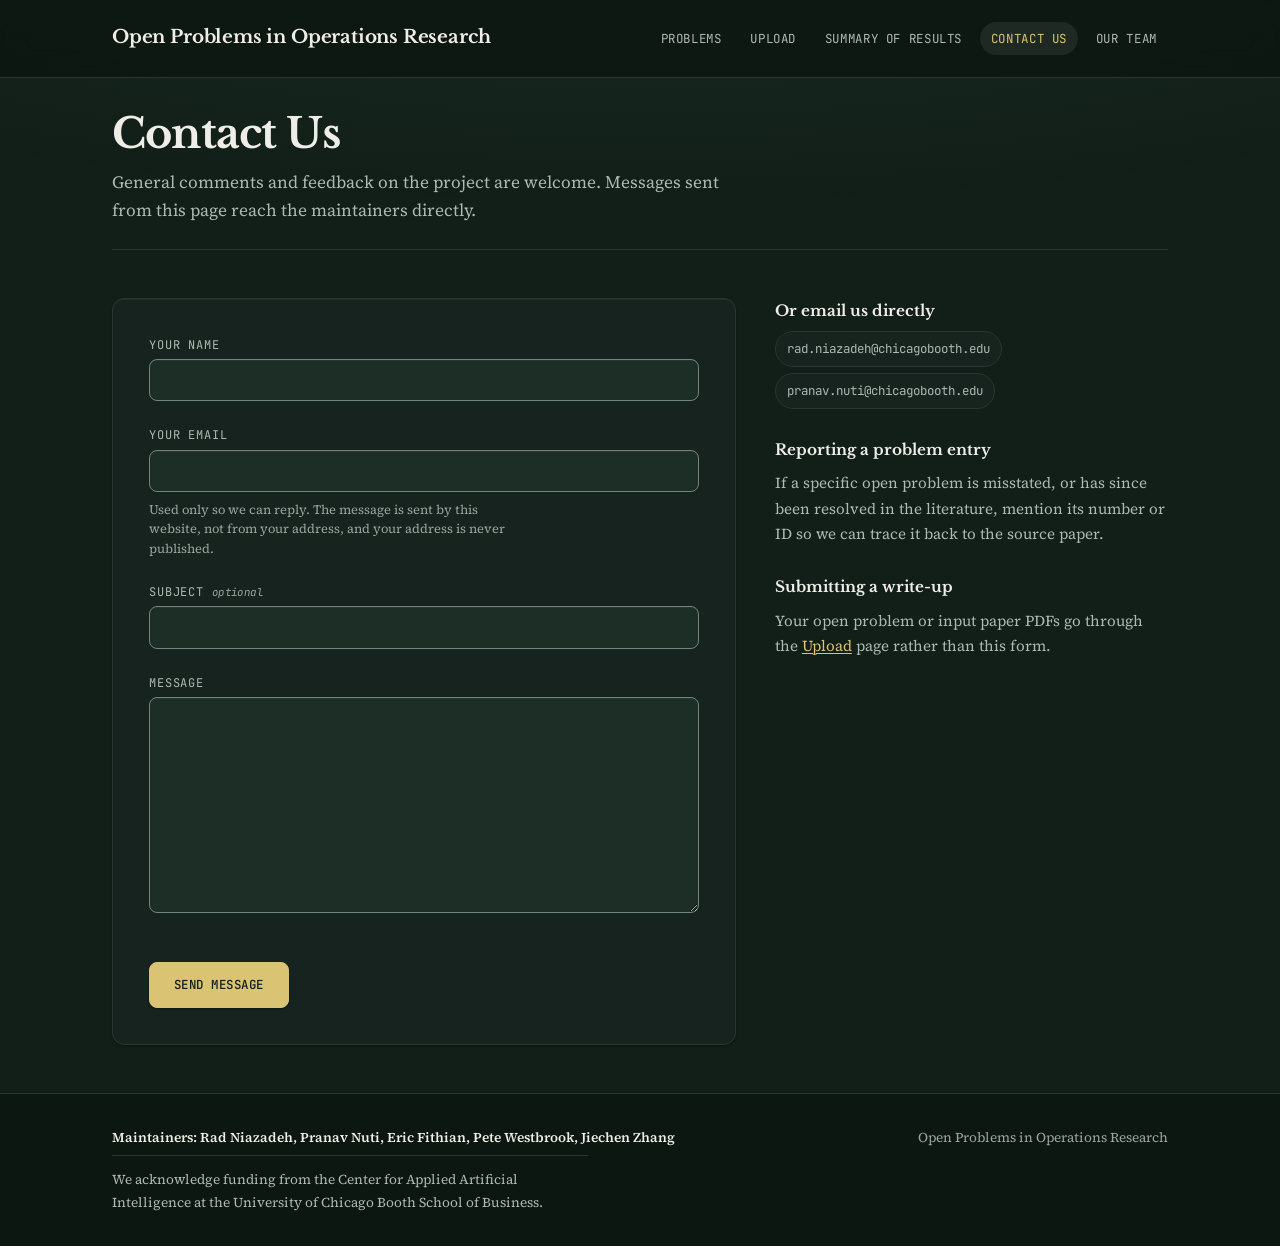
==== commit 6ca279f4: "Refresh brand favicon, copy, and a slightly lighter green canvas. Co-authored-by: Cursor <cursoragen" ====
--- a/contact.html
+++ b/contact.html
@@ -4,7 +4,9 @@
   <meta charset="UTF-8">
   <meta name="viewport" content="width=device-width, initial-scale=1.0">
   <title>Contact Us · Open Problems in Operations Research</title>
-  <link rel="icon" href="favicon.svg" type="image/svg+xml">
+  <link rel="icon" href="favicon.png" type="image/png" sizes="32x32">
+  <link rel="icon" href="favicon-16.png" type="image/png" sizes="16x16">
+  <link rel="apple-touch-icon" href="apple-touch-icon.png">
   <link rel="preconnect" href="https://fonts.googleapis.com">
   <link rel="preconnect" href="https://fonts.gstatic.com" crossorigin>
   <link rel="stylesheet" href="https://fonts.googleapis.com/css2?family=Libre+Baskerville:ital,wght@0,400;0,700;1,400&family=Source+Serif+4:ital,opsz,wght@0,8..60,400;0,8..60,500;0,8..60,600;1,8..60,400&family=JetBrains+Mono:wght@400;500&display=swap">
--- a/css/style.css
+++ b/css/style.css
@@ -6,8 +6,8 @@
   scrollbar-color: var(--color-rule-heavy) transparent;
 
   /* ---- ground planes: one hue (~152°), four levels + a deep wash ---- */
-  --color-bg:              #0B1410;  /* hsl(153.3,29%,6.1%)  canvas, body */
-  --color-bg-deep:         #070D0A;  /* masthead + footer wash            */
+  --color-bg:              #121F19;  /* hsl(153,26%,9.5%)  canvas, body   */
+  --color-bg-deep:         #0D1712;  /* masthead + footer wash            */
   --color-surface:         #16231E;  /* L1 resting containers  1.15:1     */
   --color-surface-raised:  #1D2E26;  /* L2 inset controls/wells 1.31:1    */
   --color-surface-overlay: #293B32;  /* L3 hover lift, team cards 1.57:1  */
@@ -20,7 +20,7 @@
   /* ---- accent: champagne gold, pushed to 47° so it never muddies on green ---- */
   --color-accent:          #DAC473;  /* hsl(47.2,58%,65%) */
   --color-accent-hover:    #F0DEA6;
-  --color-accent-contrast: #0B1410;  /* text/glyph colour ON a gold fill */
+  --color-accent-contrast: #121F19;  /* text/glyph colour ON a gold fill */
   --color-accent-light:    rgba(240, 235, 220, 0.08);  /* NEUTRAL LIFT — see §1.2 */
   --color-focus-ring:      rgba(218, 196, 115, 0.55);
 
@@ -920,9 +920,8 @@
 
 /* ---------- Problem detail page (spec §5.3) ---------- */
 
-/* Cap the reading shell so the dead right gutter disappears. The masthead and
-   footer stay at --content-width; --reading-width itself is untouched. */
-body.page-problem main { max-width: calc(var(--reading-width) + 4rem); }
+/* Page shell matches the Problems listing (--content-width). Prose and math
+   inside sections still use --reading-width so line length stays readable. */
 
 main.is-loading .problem-section,
 main.is-loading .problem-source-block,
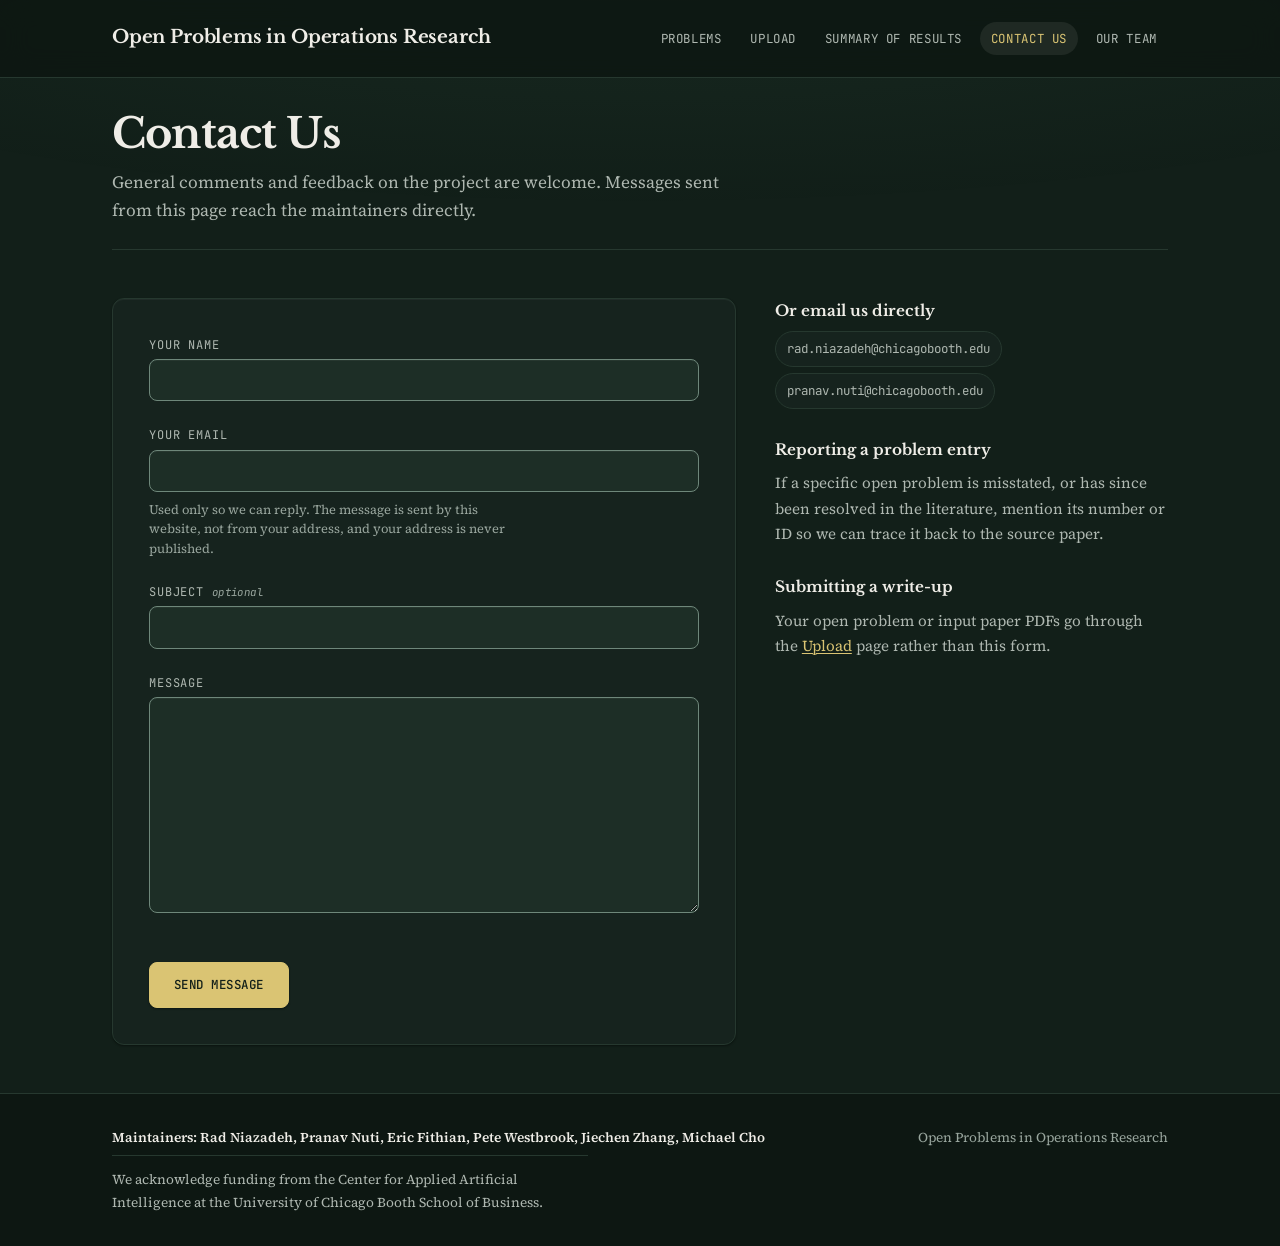
==== commit 403c5f44: "Add Michael Cho to the team page and footer maintainers. Co-Authored-By: Claude Opus 5.5 <noreply@an" ====
--- a/contact.html
+++ b/contact.html
@@ -93,7 +93,7 @@
 
   <footer class="site-footer">
     <div class="footer-content">
-      <div class="footer-maintainers">Maintainers: Rad Niazadeh, Pranav Nuti, Eric Fithian, Pete Westbrook, Jiechen Zhang</div>
+      <div class="footer-maintainers">Maintainers: Rad Niazadeh, Pranav Nuti, Eric Fithian, Pete Westbrook, Jiechen Zhang, Michael Cho</div>
       <div>Open Problems in Operations Research</div>
       <div>We acknowledge funding from the Center for Applied Artificial Intelligence at the University of Chicago Booth School of Business.</div>
     </div>
--- a/css/style.css
+++ b/css/style.css
@@ -48,6 +48,15 @@
   --tone-clay:            #E28C88;
   --tone-clay-bg:         rgba(226, 140, 136, 0.14);
   --tone-clay-border:     rgba(226, 140, 136, 0.38);
+  --tone-plum:            #AFA3E2;
+  --tone-plum-bg:         rgba(175, 163, 226, 0.14);
+  --tone-plum-border:     rgba(175, 163, 226, 0.38);
+  --tone-orchid:          #CE93C6;
+  --tone-orchid-bg:       rgba(206, 147, 198, 0.14);
+  --tone-orchid-border:   rgba(206, 147, 198, 0.38);
+  --tone-olive:           #AECB8D;
+  --tone-olive-bg:        rgba(174, 203, 141, 0.14);
+  --tone-olive-border:    rgba(174, 203, 141, 0.38);
   --tone-neutral:         #607769;  /* the "no write-up yet" segment */
 
   /* ---- shape ---- */
@@ -288,7 +297,7 @@
 /* Work-in-progress chip (spec §5.1a) — the eight !important declarations are gone. */
 /* Site-status stamp. Deliberately steps OUTSIDE the semantic tone vocabulary:
    every --tone-* colour is already spoken for by the data pills (caution=partial
-   progress, info=unverified, positive=solution, teal=direct proof, clay=error), so
+   progress, info=unverified, positive=solution, the proof-style pills, clay=error), so
    reusing one made this notice read as a per-problem status. It is distinguished
    from those pills on three axes at once — neutral ink instead of a tone, a squared
    silhouette instead of a pill, and a gold edge instead of a leading dot. */
@@ -304,7 +313,7 @@
   background: var(--color-surface-raised);
   color: var(--color-text-secondary);
   box-shadow: var(--hairline-top);
-  margin: 0 0 var(--space-5);
+  margin: 0;
 }
 
 .notice-stack { display: grid; gap: var(--space-2); margin-bottom: var(--space-6); }
@@ -312,11 +321,19 @@
 /* ---------- Index hero (spec §5.1b) ---------- */
 
 .list-hero { margin: 0 0 var(--space-6); }
+.list-hero-topline {
+  display: flex;
+  align-items: flex-start;
+  justify-content: space-between;
+  gap: var(--space-4);
+  margin: 0 0 var(--space-2);
+}
 .list-hero-title { font-family: var(--font-display);
   font-size: clamp(1.85rem, 1.2rem + 1.8vw, 2.4rem);
-  line-height: 1.18; letter-spacing: -0.015em; margin: 0 0 var(--space-2); }
+  line-height: 1.18; letter-spacing: -0.015em; margin: 0; }
 .list-hero-sub { margin: 0; font-size: 1.05rem;
   color: var(--color-text-secondary); max-width: 62ch; }
+.list-hero .wip-warning { flex: 0 0 auto; margin-top: 0.45rem; }
 
 /* Problem list (home page) */
 .problem-list {
@@ -529,10 +546,35 @@
   color: var(--tone-info);
 }
 
-.label-pill-direct-proof {
+/* Proof-style pills — one tone per solution category (mirrored by the summary chart). */
+.label-pill-construction {
   border: 1px solid var(--tone-teal-border);
   background: var(--tone-teal-bg);
   color: var(--tone-teal);
+}
+
+.label-pill-characterization {
+  border: 1px solid var(--tone-plum-border);
+  background: var(--tone-plum-bg);
+  color: var(--tone-plum);
+}
+
+.label-pill-analysis {
+  border: 1px solid var(--tone-info-border);
+  background: var(--tone-info-bg);
+  color: var(--tone-info);
+}
+
+.label-pill-reduction {
+  border: 1px solid var(--tone-olive-border);
+  background: var(--tone-olive-bg);
+  color: var(--tone-olive);
+}
+
+.label-pill-impossibility {
+  border: 1px solid var(--tone-orchid-border);
+  background: var(--tone-orchid-bg);
+  color: var(--tone-orchid);
 }
 
 .label-pill-counterexample {
@@ -1414,10 +1456,6 @@
   max-width: 68ch;
 }
 
-/* Everything below the header on upload.html is centred at 46rem/30rem (§5.5a),
-   so the full-shell page header read as a second, unrelated grid. */
-body.page-upload .page-header { max-width: 46rem; margin-inline: auto; }
-
 .label-optional {
   font-size: 0.9em; letter-spacing: 0.04em; color: var(--color-text-muted);
   text-transform: none; font-style: italic;
@@ -1592,6 +1630,10 @@
 .tone-neutral { --tone: var(--tone-neutral); }
 .tone-teal { --tone: var(--tone-teal); }
 .tone-clay { --tone: var(--tone-clay); }
+.tone-info { --tone: var(--tone-info); }
+.tone-plum { --tone: var(--tone-plum); }
+.tone-orchid { --tone: var(--tone-orchid); }
+.tone-olive { --tone: var(--tone-olive); }
 .tone-accent { --tone: var(--color-accent); }
 
 .bar-seg,
@@ -1606,6 +1648,28 @@
   gap: 0.5rem 1.75rem;
   margin-bottom: var(--space-4);
 }
+
+/* Per-venue result blocks on the summary page. */
+.venue-block {
+  margin: var(--space-5) 0;
+  padding: var(--space-4) var(--space-5);
+  border: 1px solid var(--color-rule);
+  border-radius: var(--radius-md, 8px);
+  background: var(--color-surface);
+}
+
+.venue-block + .venue-block { margin-top: var(--space-5); }
+
+.venue-title {
+  font-family: var(--font-mono);
+  font-size: 0.82rem;
+  letter-spacing: 0.06em;
+  text-transform: uppercase;
+  color: var(--color-text-muted);
+  margin: 0 0 var(--space-2);
+}
+
+.venue-subnote { margin-top: var(--space-4); }
 
 .chart-legend-item {
   display: inline-flex;
@@ -1960,8 +2024,7 @@
 .upload-status-banner {
   font-family: var(--font-mono);
   letter-spacing: 0.02em;
-  max-width: 46rem;
-  margin-inline: auto;
+  max-width: none;
   margin-bottom: var(--space-5);
   display: flex;
   align-items: center;
@@ -1986,9 +2049,6 @@
   margin: 0 0 var(--space-5);
   box-shadow: var(--hairline-top), var(--shadow-1);
 }
-#login-panel  { max-width: 30rem; margin-inline: auto; }
-#login-panel .upload-form { max-width: none; }
-#upload-panel { max-width: 46rem; margin-inline: auto; }
 .upload-panel > * + .upload-panel-title { margin-top: 2.25rem; }
 
 .upload-panel-title {
@@ -2055,7 +2115,6 @@
 .upload-form-error:not(:empty)::before { content: "!"; font-family: var(--font-mono); font-weight: 500; }
 
 .upload-session-bar {
-  max-width: 46rem;
   display: flex;
   align-items: center;
   justify-content: space-between;
@@ -2079,7 +2138,6 @@
 
 .upload-dropzone {
   position: relative;
-  max-width: 46rem;
   border: 1px dashed var(--color-border-control);
   border-radius: var(--radius-lg);
   background: var(--color-surface);
@@ -2130,7 +2188,6 @@
   list-style: none;
   margin: 1.25rem 0 0;
   padding: 0;
-  max-width: 46rem;
   border-top: none;
 }
 
@@ -2147,10 +2204,70 @@
 .upload-list-item:hover { background: var(--color-surface-raised); }
 .upload-list-item:last-child { border-bottom: none; }
 
+.upload-list-main {
+  display: flex;
+  flex-direction: column;
+  gap: 0.35rem;
+  min-width: 0;
+}
+.upload-list-name {
+  overflow-wrap: anywhere;
+}
+
+.upload-list-actions {
+  display: flex;
+  flex-wrap: wrap;
+  gap: 0.4rem;
+  justify-content: flex-end;
+}
+.upload-list-actions .upload-btn {
+  padding: 0.35rem 0.7rem;
+  font-size: 0.78rem;
+}
+
 .upload-list-meta {
   font-family: var(--font-mono);
   font-size: 0.72rem;
   color: var(--color-text-muted);
+}
+
+.upload-stage-track {
+  display: flex;
+  flex-wrap: wrap;
+  gap: 0.35rem;
+  margin-top: 0.1rem;
+}
+.upload-stage-pill {
+  display: inline-flex;
+  align-items: center;
+  border-radius: var(--radius-pill);
+  padding: 0.12rem 0.55rem;
+  font-family: var(--font-mono);
+  font-size: 0.64rem;
+  font-weight: 500;
+  border: 1px solid var(--color-rule);
+  background: var(--color-surface);
+  color: var(--color-text-muted);
+}
+.upload-stage-pill.is-waiting { opacity: 0.85; }
+.upload-stage-pill.is-running {
+  border-color: var(--tone-caution-border);
+  background: var(--tone-caution-bg);
+  color: var(--tone-caution);
+}
+.upload-stage-pill.is-done {
+  border-color: var(--tone-positive-border);
+  background: var(--tone-positive-bg);
+  color: var(--tone-positive);
+}
+.upload-stage-pill.is-failed {
+  border-color: var(--tone-clay-border);
+  background: var(--tone-clay-bg);
+  color: var(--tone-clay);
+}
+.upload-stage-pill.is-skipped {
+  border-style: dashed;
+  opacity: 0.75;
 }
 
 .upload-status-pill {
@@ -2162,9 +2279,21 @@
   background: var(--tone-positive-bg); color: var(--tone-positive); }
 .upload-status-pill.is-pending  { border-color: var(--tone-caution-border);
   background: var(--tone-caution-bg); color: var(--tone-caution); }
+.upload-status-pill.is-failed {
+  border-color: var(--tone-clay-border);
+  background: var(--tone-clay-bg);
+  color: var(--tone-clay);
+}
+
+.upload-section-lede {
+  max-width: 46rem;
+  margin: -0.35rem 0 0;
+  color: var(--color-text-muted);
+  font-size: 0.9rem;
+  line-height: 1.45;
+}
 
 .upload-empty {
-  max-width: 46rem;
   margin: var(--space-4) 0 0;
   padding: 1.75rem 1.25rem;
   text-align: center;
@@ -2173,8 +2302,20 @@
   color: var(--color-text-muted);
   font-size: 0.9rem;
 }
-.upload-empty::after { content: "Uploads you submit will appear here after review.";
-  display: block; margin-top: 0.4rem; font-family: var(--font-mono); font-size: 0.7rem; }
+.upload-empty-sources::after {
+  content: "Drop a PDF above to add a source paper.";
+  display: block;
+  margin-top: 0.4rem;
+  font-family: var(--font-mono);
+  font-size: 0.7rem;
+}
+.upload-empty-results::after {
+  content: "Extracted problem PDFs will appear here after a successful run.";
+  display: block;
+  margin-top: 0.4rem;
+  font-family: var(--font-mono);
+  font-size: 0.7rem;
+}
 
 /* ---------- Our Team (spec §6.2 + roster) ---------- */
 
@@ -2299,6 +2440,9 @@
     grid-template-columns: 1fr;
     gap: 0.9rem;
   }
+  .list-hero-topline {
+    flex-wrap: wrap;
+  }
   .list-controls {
     flex-direction: column;
     align-items: stretch;
@@ -2318,3 +2462,24 @@
     justify-items: start;
   }
 }
+
+/* Upload page: list headers with a Clear button (archive semantics). The
+   header row takes over the spacing, padding, and underline the bare
+   .upload-panel-title had, so the rule spans the full panel width (under the
+   button too) and the lede below keeps its original 0.65rem collapsed gap. */
+.upload-panel > * + .upload-list-header { margin-top: 2.25rem; }
+.upload-list-header {
+  display: flex;
+  align-items: baseline;
+  justify-content: space-between;
+  gap: 1rem;
+  margin: 0 0 var(--space-4);
+  padding-bottom: 0.6rem;
+  border-bottom: 1px solid var(--color-rule);
+}
+.upload-list-header .upload-panel-title {
+  margin: 0;
+  padding-bottom: 0;
+  border-bottom: none;
+}
+.upload-clear-btn { font-size: 0.82rem; padding: 0.3rem 0.85rem; white-space: nowrap; }
